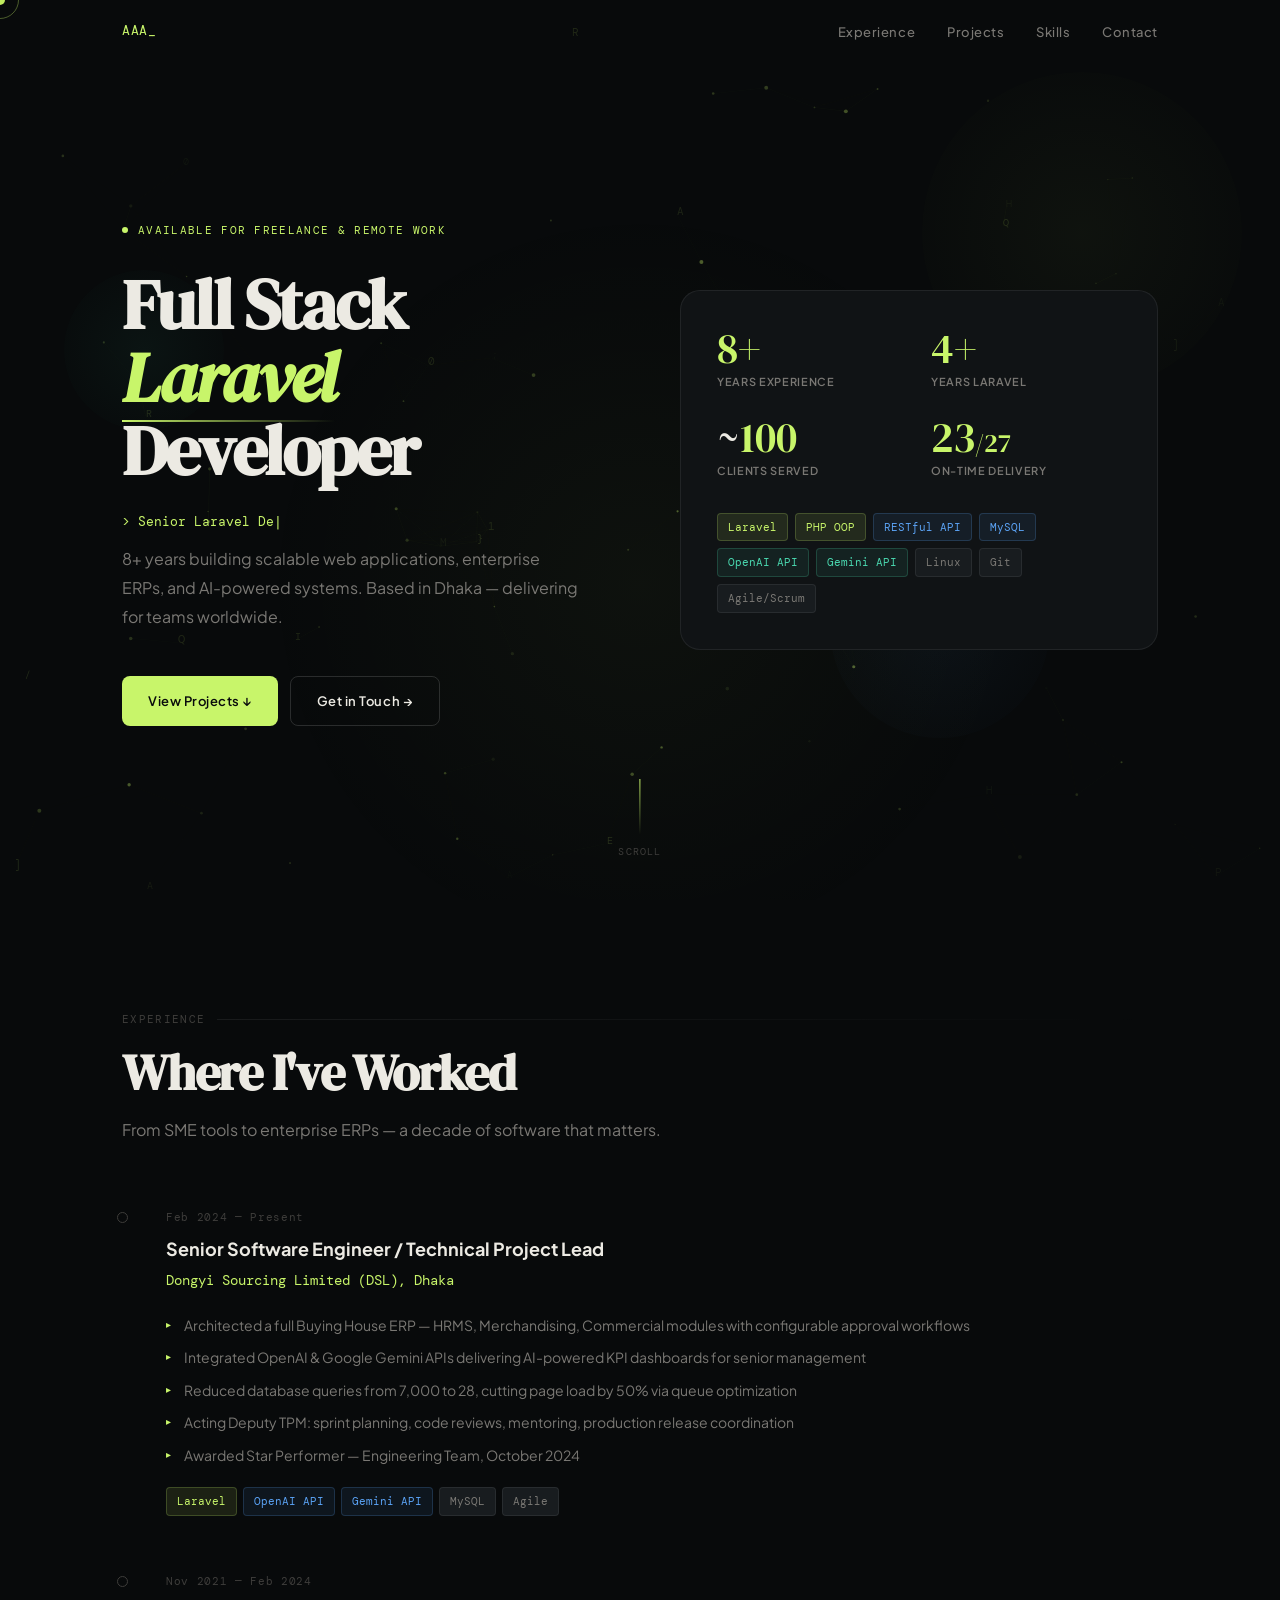
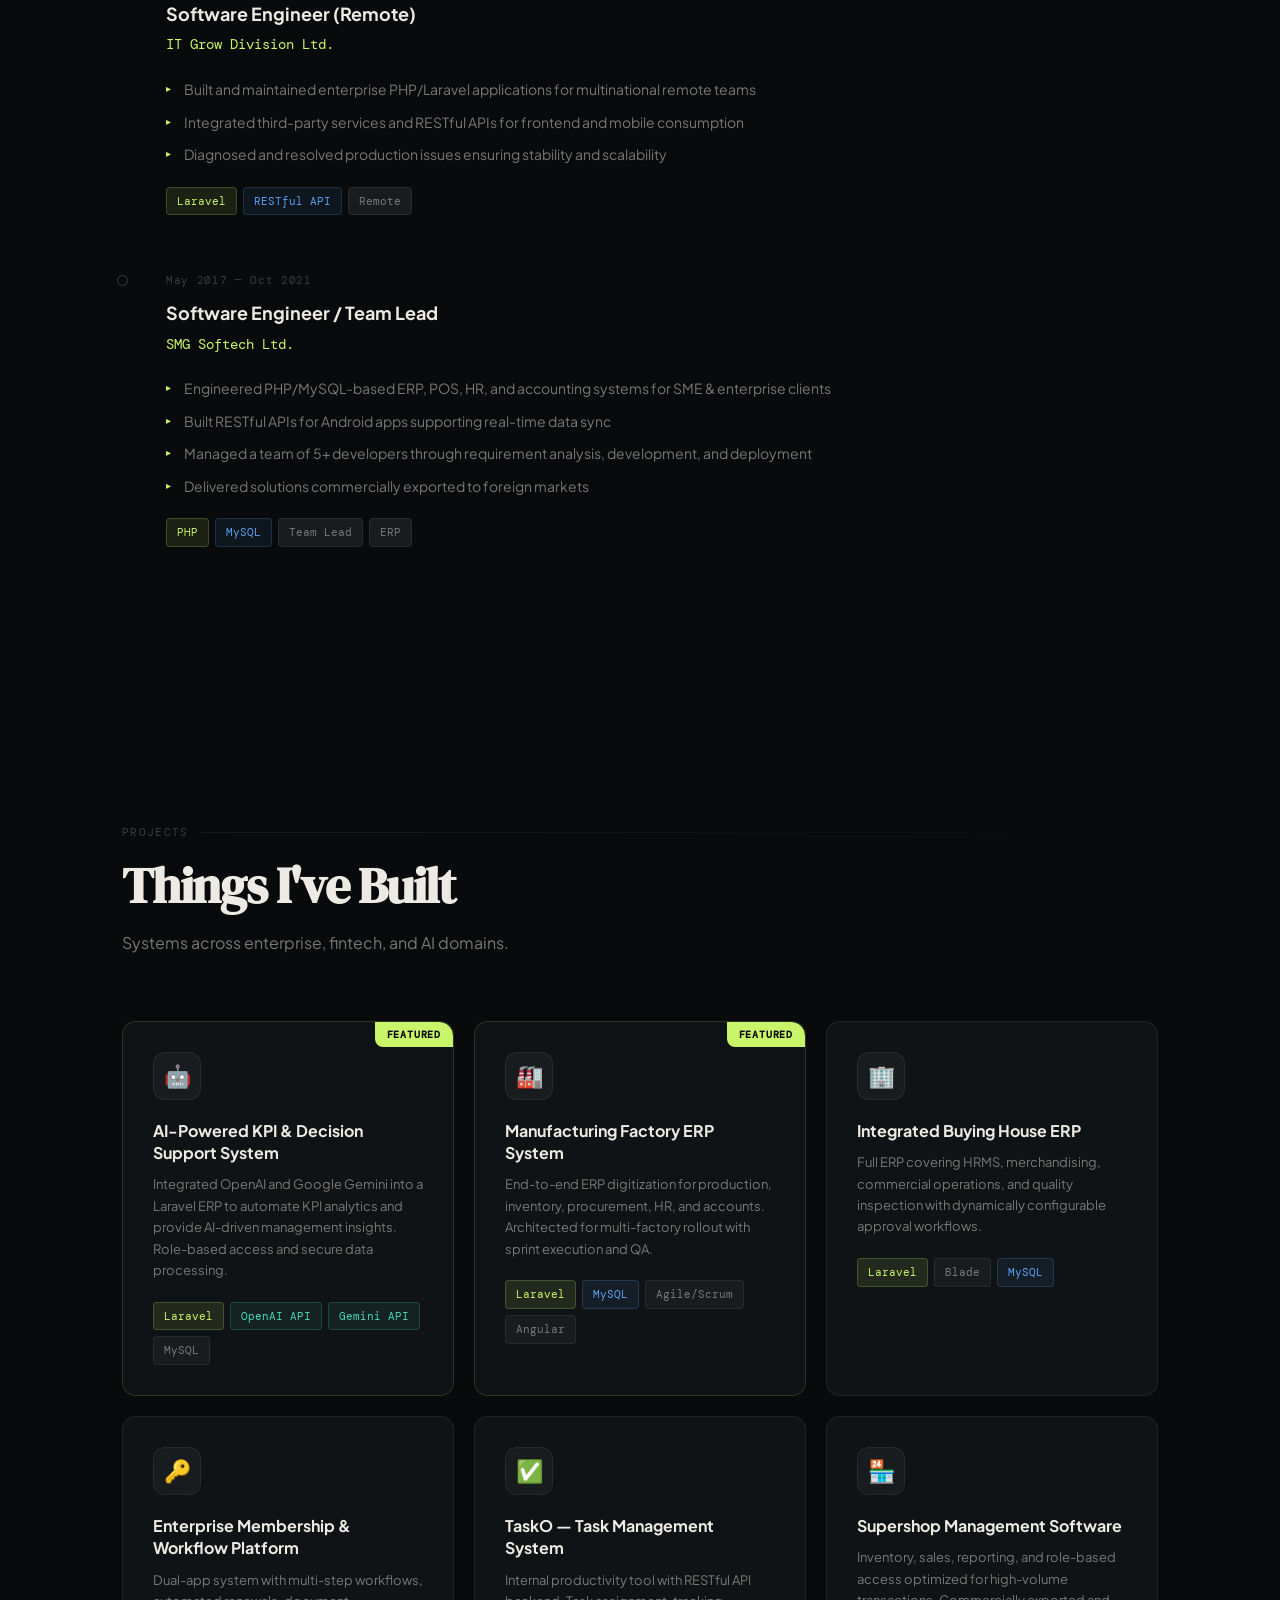
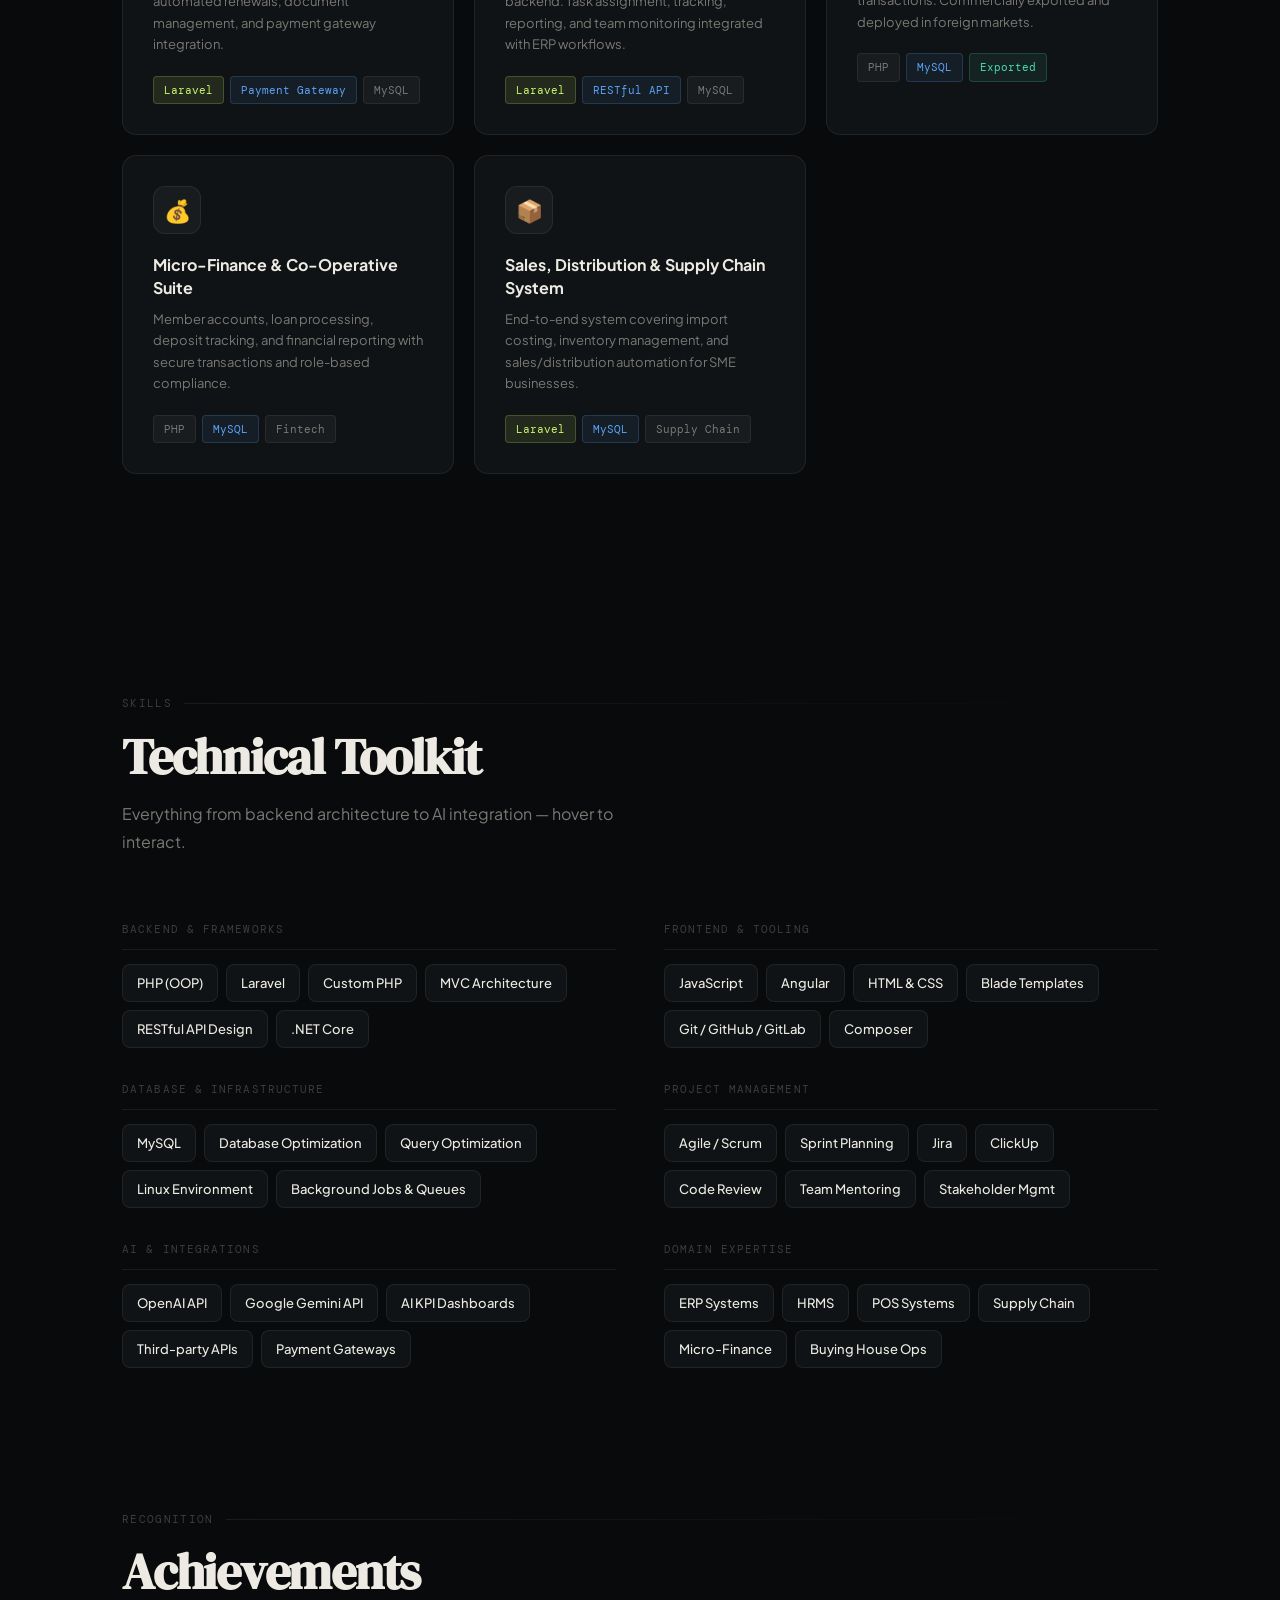
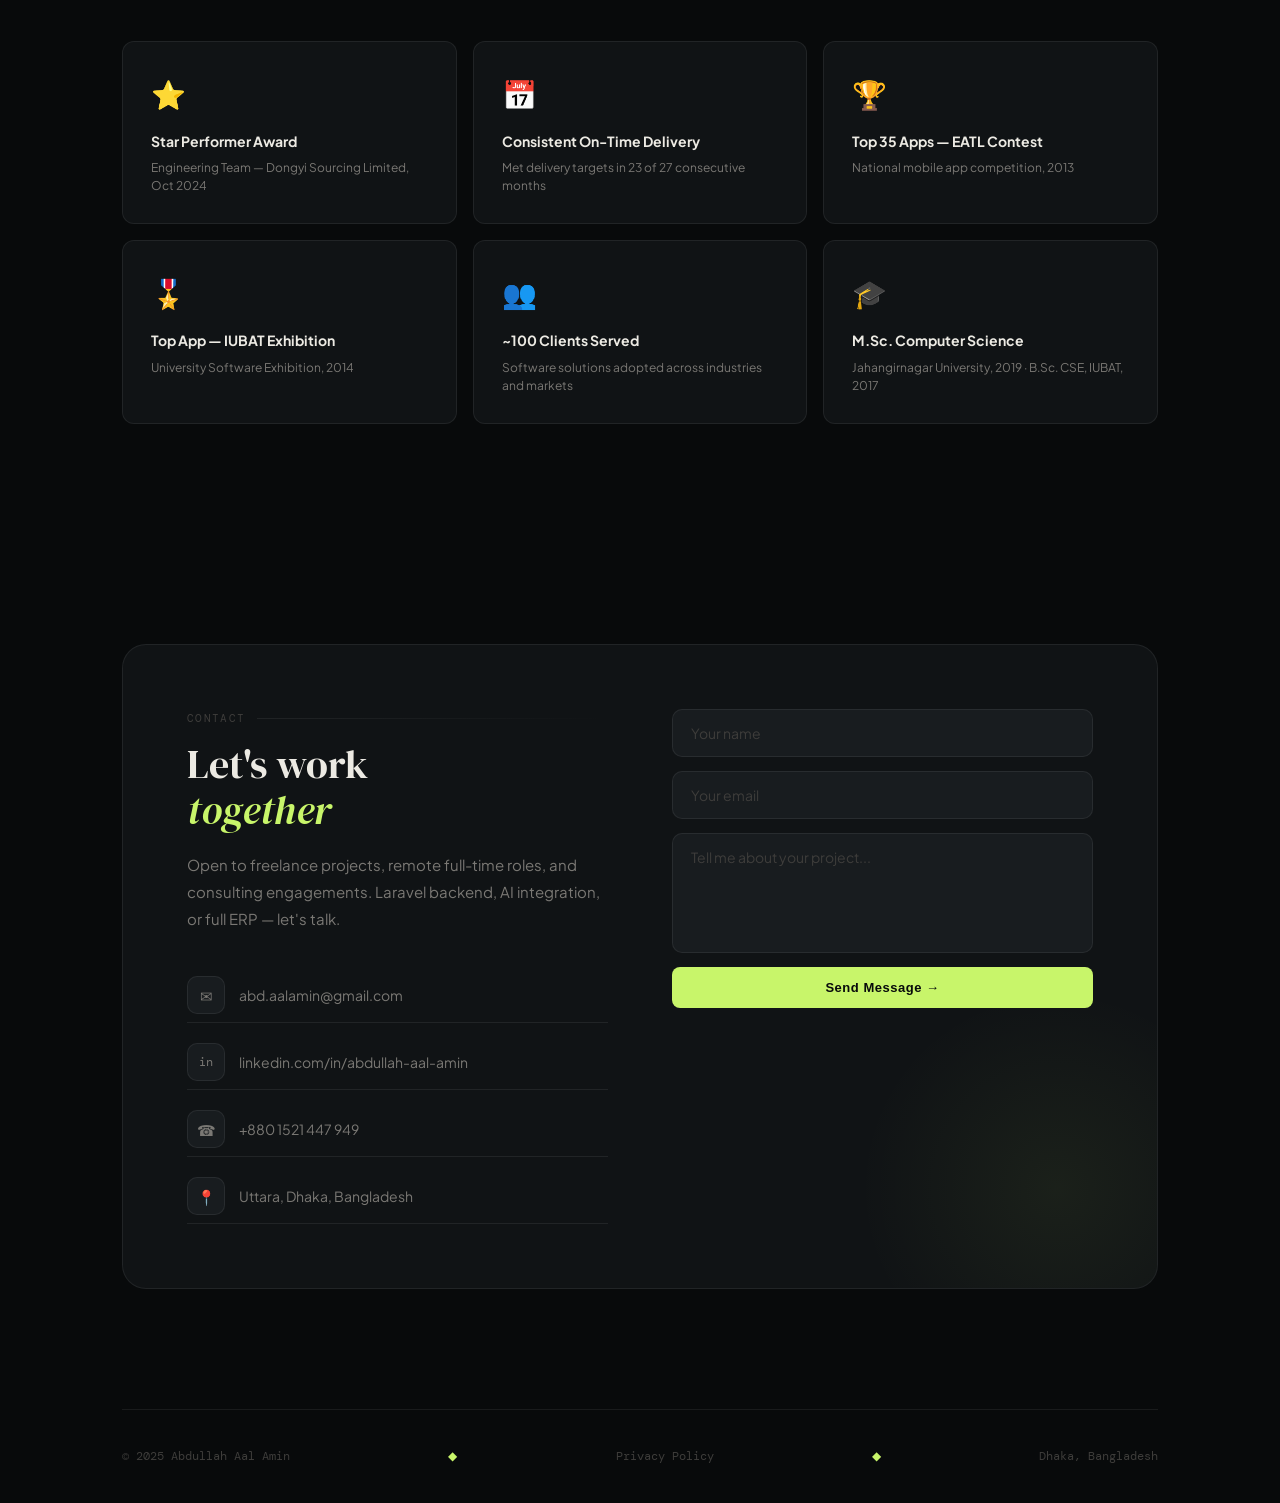
==== index.html @ 5ec310ba "first commit" ====
<!DOCTYPE html>
<html lang="en">
<head>
<meta charset="UTF-8">
<meta name="viewport" content="width=device-width, initial-scale=1.0">
<title>Abdullah Aal Amin — Full Stack Laravel Developer</title>
<link rel="preconnect" href="https://fonts.googleapis.com">
<link rel="preconnect" href="https://fonts.gstatic.com" crossorigin>
<link href="https://fonts.googleapis.com/css2?family=DM+Serif+Display:ital@0;1&family=DM+Mono:wght@400;500&family=Plus+Jakarta+Sans:wght@300;400;500;600;700&display=swap" rel="stylesheet">
<link rel="stylesheet" href="css/styles.css">
  <meta name="description" content="Abdullah Aal Amin - Full Stack Laravel Developer with 8+ years of experience building scalable web applications, enterprise ERPs, and AI-powered systems.">
  <meta name="keywords" content="Laravel Developer, PHP Developer, Full Stack Developer, ERP Systems, AI Integration, Web Development">
  <meta name="author" content="Abdullah Aal Amin">
</head>
<body>
<div id="cur"></div>
<div id="cur-r"></div>
<canvas id="bgc"></canvas>

<div class="wrap">

<nav id="nav">
  <div class="in">
    <a href="#hero" class="nlogo">AAA</a>
    <ul class="nlinks">
      <li><a href="#experience">Experience</a></li>
      <li><a href="#projects">Projects</a></li>
      <li><a href="#skills">Skills</a></li>
      <li><a href="#contact">Contact</a></li>
    </ul>
  </div>
</nav>

<section id="hero">
  <div class="h-glow"></div>
  <div class="orb" style="width:320px;height:320px;background:radial-gradient(circle,rgba(200,245,106,.04),transparent);top:8%;right:3%;--d:10s;--x1:25px;--y1:-18px;--x2:-18px;--y2:22px"></div>
  <div class="orb" style="width:220px;height:220px;background:radial-gradient(circle,rgba(91,163,245,.05),transparent);bottom:18%;right:18%;--d:13s;--x1:-22px;--y1:14px;--x2:18px;--y2:-22px"></div>
  <div class="orb" style="width:160px;height:160px;background:radial-gradient(circle,rgba(74,217,176,.05),transparent);top:30%;left:5%;--d:8s;--x1:15px;--y1:20px;--x2:-20px;--y2:-10px"></div>
  <div class="container">
    <div class="h-grid">
      <div>
        <div class="eyebrow"><div class="edot"></div>Available for freelance &amp; remote work</div>
        <h1>Full Stack<br><em>Laravel</em><br>Developer</h1>
        <div class="tw-wrap"><span id="tw"></span><span style="color:var(--ac);animation:blink 1s step-end infinite">|</span></div>
        <p class="hero-desc">8+ years building scalable web applications, enterprise ERPs, and AI-powered systems. Based in Dhaka — delivering for teams worldwide.</p>
        <div class="hctas">
          <a href="#projects" class="btn btn-p">View Projects ↓</a>
          <a href="#contact" class="btn btn-g">Get in Touch →</a>
        </div>
      </div>
      <div>
        <div class="hcard" id="hcard">
          <div class="hcard-glow"></div>
          <div class="sgrid">
            <div><div class="snum"><span class="cn" data-t="8">0</span><span>+</span></div><div class="slbl">Years Experience</div></div>
            <div><div class="snum"><span class="cn" data-t="4">0</span><span>+</span></div><div class="slbl">Years Laravel</div></div>
            <div><div class="snum">~<span class="cn" data-t="100">0</span></div><div class="slbl">Clients Served</div></div>
            <div><div class="snum"><span class="cn" data-t="23">0</span><span style="color:var(--ac);font-size:26px">/27</span></div><div class="slbl">On-Time Delivery</div></div>
          </div>
          <div class="tbs">
            <span class="badge ac">Laravel</span><span class="badge ac">PHP OOP</span><span class="badge bl">RESTful API</span><span class="badge bl">MySQL</span><span class="badge tl">OpenAI API</span><span class="badge tl">Gemini API</span><span class="badge">Linux</span><span class="badge">Git</span><span class="badge">Agile/Scrum</span>
          </div>
        </div>
      </div>
    </div>
  </div>
  <div class="scroll-ind">
    <div class="scroll-line"></div>
    <div class="scroll-txt">Scroll</div>
  </div>
</section>

<section id="experience">
  <div class="container">
    <div class="slabel rv">Experience</div>
    <h2 class="rv">Where I've Worked</h2>
    <p class="sdesc rv">From SME tools to enterprise ERPs — a decade of software that matters.</p>
    <div class="tline">
      <div class="tline-bar" id="tlbar"></div>
      <div class="tlitem rv">
        <div class="tldot"></div>
        <div class="tldate">Feb 2024 — Present</div>
        <div class="tlrole">Senior Software Engineer / Technical Project Lead</div>
        <div class="tlco">Dongyi Sourcing Limited (DSL), Dhaka</div>
        <div class="tldesc"><ul>
          <li>Architected a full Buying House ERP — HRMS, Merchandising, Commercial modules with configurable approval workflows</li>
          <li>Integrated OpenAI &amp; Google Gemini APIs delivering AI-powered KPI dashboards for senior management</li>
          <li>Reduced database queries from 7,000 to 28, cutting page load by 50% via queue optimization</li>
          <li>Acting Deputy TPM: sprint planning, code reviews, mentoring, production release coordination</li>
          <li>Awarded Star Performer — Engineering Team, October 2024</li>
        </ul></div>
        <div class="tltags"><span class="badge ac">Laravel</span><span class="badge bl">OpenAI API</span><span class="badge bl">Gemini API</span><span class="badge">MySQL</span><span class="badge">Agile</span></div>
      </div>
      <div class="tlitem rv">
        <div class="tldot"></div>
        <div class="tldate">Nov 2021 — Feb 2024</div>
        <div class="tlrole">Software Engineer (Remote)</div>
        <div class="tlco">IT Grow Division Ltd.</div>
        <div class="tldesc"><ul>
          <li>Built and maintained enterprise PHP/Laravel applications for multinational remote teams</li>
          <li>Integrated third-party services and RESTful APIs for frontend and mobile consumption</li>
          <li>Diagnosed and resolved production issues ensuring stability and scalability</li>
        </ul></div>
        <div class="tltags"><span class="badge ac">Laravel</span><span class="badge bl">RESTful API</span><span class="badge">Remote</span></div>
      </div>
      <div class="tlitem rv">
        <div class="tldot"></div>
        <div class="tldate">May 2017 — Oct 2021</div>
        <div class="tlrole">Software Engineer / Team Lead</div>
        <div class="tlco">SMG Softech Ltd.</div>
        <div class="tldesc"><ul>
          <li>Engineered PHP/MySQL-based ERP, POS, HR, and accounting systems for SME &amp; enterprise clients</li>
          <li>Built RESTful APIs for Android apps supporting real-time data sync</li>
          <li>Managed a team of 5+ developers through requirement analysis, development, and deployment</li>
          <li>Delivered solutions commercially exported to foreign markets</li>
        </ul></div>
        <div class="tltags"><span class="badge ac">PHP</span><span class="badge bl">MySQL</span><span class="badge">Team Lead</span><span class="badge">ERP</span></div>
      </div>
    </div>
  </div>
</section>

<section id="projects">
  <div class="container">
    <div class="slabel rv">Projects</div>
    <h2 class="rv">Things I've Built</h2>
    <p class="sdesc rv">Systems across enterprise, fintech, and AI domains.</p>
    <div class="pgrid">
      <div class="pcard feat rv"><div class="flbl">Featured</div><div class="picon">🤖</div><div class="ptitle">AI-Powered KPI &amp; Decision Support System</div><div class="pdesc">Integrated OpenAI and Google Gemini into a Laravel ERP to automate KPI analytics and provide AI-driven management insights. Role-based access and secure data processing.</div><div class="ptags"><span class="badge ac">Laravel</span><span class="badge tl">OpenAI API</span><span class="badge tl">Gemini API</span><span class="badge">MySQL</span></div></div>
      <div class="pcard feat rv"><div class="flbl">Featured</div><div class="picon">🏭</div><div class="ptitle">Manufacturing Factory ERP System</div><div class="pdesc">End-to-end ERP digitization for production, inventory, procurement, HR, and accounts. Architected for multi-factory rollout with sprint execution and QA.</div><div class="ptags"><span class="badge ac">Laravel</span><span class="badge bl">MySQL</span><span class="badge">Agile/Scrum</span><span class="badge">Angular</span></div></div>
      <div class="pcard rv"><div class="picon">🏢</div><div class="ptitle">Integrated Buying House ERP</div><div class="pdesc">Full ERP covering HRMS, merchandising, commercial operations, and quality inspection with dynamically configurable approval workflows.</div><div class="ptags"><span class="badge ac">Laravel</span><span class="badge">Blade</span><span class="badge bl">MySQL</span></div></div>
      <div class="pcard rv"><div class="picon">🔑</div><div class="ptitle">Enterprise Membership &amp; Workflow Platform</div><div class="pdesc">Dual-app system with multi-step workflows, automated renewals, document management, and payment gateway integration.</div><div class="ptags"><span class="badge ac">Laravel</span><span class="badge bl">Payment Gateway</span><span class="badge">MySQL</span></div></div>
      <div class="pcard rv"><div class="picon">✅</div><div class="ptitle">TaskO — Task Management System</div><div class="pdesc">Internal productivity tool with RESTful API backend. Task assignment, tracking, reporting, and team monitoring integrated with ERP workflows.</div><div class="ptags"><span class="badge ac">Laravel</span><span class="badge bl">RESTful API</span><span class="badge">MySQL</span></div></div>
      <div class="pcard rv"><div class="picon">🏪</div><div class="ptitle">Supershop Management Software</div><div class="pdesc">Inventory, sales, reporting, and role-based access optimized for high-volume transactions. Commercially exported and deployed in foreign markets.</div><div class="ptags"><span class="badge">PHP</span><span class="badge bl">MySQL</span><span class="badge tl">Exported</span></div></div>
      <div class="pcard rv"><div class="picon">💰</div><div class="ptitle">Micro-Finance &amp; Co-Operative Suite</div><div class="pdesc">Member accounts, loan processing, deposit tracking, and financial reporting with secure transactions and role-based compliance.</div><div class="ptags"><span class="badge">PHP</span><span class="badge bl">MySQL</span><span class="badge">Fintech</span></div></div>
      <div class="pcard rv"><div class="picon">📦</div><div class="ptitle">Sales, Distribution &amp; Supply Chain System</div><div class="pdesc">End-to-end system covering import costing, inventory management, and sales/distribution automation for SME businesses.</div><div class="ptags"><span class="badge ac">Laravel</span><span class="badge bl">MySQL</span><span class="badge">Supply Chain</span></div></div>
    </div>
  </div>
</section>

<section id="skills">
  <div class="container">
    <div class="slabel rv">Skills</div>
    <h2 class="rv">Technical Toolkit</h2>
    <p class="sdesc rv">Everything from backend architecture to AI integration — hover to interact.</p>
    <div class="sklayout">
      <div>
        <div class="skgroup rv"><div class="sktitle">Backend &amp; Frameworks</div><div class="sklist"><span class="skchip"><span>PHP (OOP)</span></span><span class="skchip"><span>Laravel</span></span><span class="skchip"><span>Custom PHP</span></span><span class="skchip"><span>MVC Architecture</span></span><span class="skchip"><span>RESTful API Design</span></span><span class="skchip"><span>.NET Core</span></span></div></div>
        <div class="skgroup rv"><div class="sktitle">Database &amp; Infrastructure</div><div class="sklist"><span class="skchip"><span>MySQL</span></span><span class="skchip"><span>Database Optimization</span></span><span class="skchip"><span>Query Optimization</span></span><span class="skchip"><span>Linux Environment</span></span><span class="skchip"><span>Background Jobs &amp; Queues</span></span></div></div>
        <div class="skgroup rv"><div class="sktitle">AI &amp; Integrations</div><div class="sklist"><span class="skchip"><span>OpenAI API</span></span><span class="skchip"><span>Google Gemini API</span></span><span class="skchip"><span>AI KPI Dashboards</span></span><span class="skchip"><span>Third-party APIs</span></span><span class="skchip"><span>Payment Gateways</span></span></div></div>
      </div>
      <div>
        <div class="skgroup rv"><div class="sktitle">Frontend &amp; Tooling</div><div class="sklist"><span class="skchip"><span>JavaScript</span></span><span class="skchip"><span>Angular</span></span><span class="skchip"><span>HTML &amp; CSS</span></span><span class="skchip"><span>Blade Templates</span></span><span class="skchip"><span>Git / GitHub / GitLab</span></span><span class="skchip"><span>Composer</span></span></div></div>
        <div class="skgroup rv"><div class="sktitle">Project Management</div><div class="sklist"><span class="skchip"><span>Agile / Scrum</span></span><span class="skchip"><span>Sprint Planning</span></span><span class="skchip"><span>Jira</span></span><span class="skchip"><span>ClickUp</span></span><span class="skchip"><span>Code Review</span></span><span class="skchip"><span>Team Mentoring</span></span><span class="skchip"><span>Stakeholder Mgmt</span></span></div></div>
        <div class="skgroup rv"><div class="sktitle">Domain Expertise</div><div class="sklist"><span class="skchip"><span>ERP Systems</span></span><span class="skchip"><span>HRMS</span></span><span class="skchip"><span>POS Systems</span></span><span class="skchip"><span>Supply Chain</span></span><span class="skchip"><span>Micro-Finance</span></span><span class="skchip"><span>Buying House Ops</span></span></div></div>
      </div>
    </div>
  </div>
</section>

<section id="achievements" style="padding-top:0">
  <div class="container">
    <div class="slabel rv">Recognition</div>
    <h2 class="rv">Achievements</h2><br>
    <div class="agrid">
      <div class="acard rv"><div class="aicon">⭐</div><div class="atitle">Star Performer Award</div><div class="asub">Engineering Team — Dongyi Sourcing Limited, Oct 2024</div></div>
      <div class="acard rv"><div class="aicon">📅</div><div class="atitle">Consistent On-Time Delivery</div><div class="asub">Met delivery targets in 23 of 27 consecutive months</div></div>
      <div class="acard rv"><div class="aicon">🏆</div><div class="atitle">Top 35 Apps — EATL Contest</div><div class="asub">National mobile app competition, 2013</div></div>
      <div class="acard rv"><div class="aicon">🎖️</div><div class="atitle">Top App — IUBAT Exhibition</div><div class="asub">University Software Exhibition, 2014</div></div>
      <div class="acard rv"><div class="aicon">👥</div><div class="atitle">~100 Clients Served</div><div class="asub">Software solutions adopted across industries and markets</div></div>
      <div class="acard rv"><div class="aicon">🎓</div><div class="atitle">M.Sc. Computer Science</div><div class="asub">Jahangirnagar University, 2019 · B.Sc. CSE, IUBAT, 2017</div></div>
    </div>
  </div>
</section>

<section id="contact" style="padding-bottom:120px">
  <div class="container">
    <div class="cwrap rv">
      <div class="cblob"></div>
      <div>
        <div class="slabel" style="margin-bottom:14px">Contact</div>
        <div class="ctitle">Let's work<br><em style="font-style:italic;color:var(--ac)">together</em></div>
        <p class="cdesc">Open to freelance projects, remote full-time roles, and consulting engagements. Laravel backend, AI integration, or full ERP — let's talk.</p>
        <div class="clinks">
          <a href="mailto:abd.aalamin@gmail.com" class="clink"><div class="clico">✉</div>abd.aalamin@gmail.com</a>
          <a href="https://linkedin.com/in/abdullah-aal-amin" target="_blank" class="clink"><div class="clico" style="font-family:var(--fm);font-size:12px">in</div>linkedin.com/in/abdullah-aal-amin</a>
          <a href="tel:+8801521447949" class="clink"><div class="clico">☎</div>+880 1521 447 949</a>
          <span class="clink" style="cursor:default"><div class="clico">📍</div>Uttara, Dhaka, Bangladesh</span>
        </div>
      </div>
      <div>
        <form
              id="contact-form"
              action="https://formspree.io/f/xnjgkadk"
              method="POST">
              <input type="hidden" name="_subject" value="Portfolio Contact Form Submission">
              <div class="cform">
                <input type="text" name="name" placeholder="Your name" required>
                <input type="email" name="email" placeholder="Your email" required>
                <textarea name="message" rows="5" placeholder="Tell me about your project..." required></textarea>
                <button type="submit" class="btn btn-p" id="submit-btn" style="width:100%;justify-content:center">
                  <span id="btn-text">Send Message →</span>
                  <span id="btn-loading" style="display:none">Sending...</span>
                </button>
                <div id="form-status" style="display:none;"></div>
              </div>
            </form>
        </div>
      </div>
    </div>
  </div>
</section>

<div class="container">
  <footer>
    <span>© 2025 Abdullah Aal Amin</span>
    <span style="color:var(--ac)">◆</span>
    <a href="privacy-policy.html" style="color:var(--di); text-decoration:none; transition:color 0.2s;" onmouseover="this.style.color='var(--tx)'" onmouseout="this.style.color='var(--di)'">Privacy Policy</a>
    <span style="color:var(--ac)">◆</span>
    <span>Dhaka, Bangladesh</span>
  </footer>
</div>
</div>

<script src="js/script.js" defer></script>
</body>
</html>
---- css/styles.css ----
/* ============================================
   PORTFOLIO STYLES
   Author: Abdullah Aal Amin
   Description: Full Stack Laravel Developer Portfolio
   ============================================ */

/* ============================================
   CSS VARIABLES
   ============================================ */
:root {
  /* Background Colors */
  --bg: #080a0b;
  --sur: #101315;
  --sur2: #181c1f;
  
  /* Border Colors */
  --b: rgba(255, 255, 255, 0.07);
  --bh: rgba(255, 255, 255, 0.14);
  
  /* Text Colors */
  --tx: #eceae3;
  --mu: #7a7874;
  --di: #3e3d3b;
  
  /* Accent Colors */
  --ac: #c8f56a;
  --a10: rgba(200, 245, 106, 0.10);
  --a20: rgba(200, 245, 106, 0.20);
  
  /* Additional Colors */
  --bl: #5ba3f5;
  --tl: #4ad9b0;
  --pk: #f06292;
  --am: #f5c842;
  
  /* Fonts */
  --fd: 'DM Serif Display', serif;
  --fb: 'Plus Jakarta Sans', sans-serif;
  --fm: 'DM Mono', monospace;
}

/* ============================================
   RESET & BASE STYLES
   ============================================ */
*,
*::before,
*::after {
  box-sizing: border-box;
  margin: 0;
  padding: 0;
}

html {
  scroll-behavior: smooth;
}

body {
  background: var(--bg);
  color: var(--tx);
  font-family: var(--fb);
  font-size: 15px;
  line-height: 1.7;
  -webkit-font-smoothing: antialiased;
  overflow-x: hidden;
  cursor: none;
}

/* Custom Scrollbar */
::-webkit-scrollbar {
  width: 3px;
}

::-webkit-scrollbar-thumb {
  background: rgba(200, 245, 106, 0.3);
  border-radius: 2px;
}

/* ============================================
   CUSTOM CURSOR
   ============================================ */
#cur {
  position: fixed;
  width: 10px;
  height: 10px;
  background: var(--ac);
  border-radius: 50%;
  pointer-events: none;
  z-index: 9999;
  transform: translate(-50%, -50%);
  mix-blend-mode: difference;
  transition: width 0.2s, height 0.2s;
}

#cur-r {
  position: fixed;
  width: 38px;
  height: 38px;
  border: 1px solid rgba(200, 245, 106, 0.35);
  border-radius: 50%;
  pointer-events: none;
  z-index: 9998;
  transform: translate(-50%, -50%);
  transition: width 0.3s, height 0.3s, opacity 0.3s;
}

a:hover ~ #cur,
button:hover ~ #cur {
  width: 22px;
  height: 22px;
}

/* ============================================
   CANVAS BACKGROUND
   ============================================ */
#bgc {
  position: fixed;
  inset: 0;
  z-index: 0;
  pointer-events: none;
}

/* ============================================
   LAYOUT
   ============================================ */
.wrap {
  position: relative;
  z-index: 2;
}

.container {
  max-width: 1100px;
  margin: 0 auto;
  padding: 0 32px;
}

/* ============================================
   NAVIGATION
   ============================================ */
nav {
  position: fixed;
  top: 0;
  left: 0;
  right: 0;
  z-index: 200;
  padding: 18px 0;
  transition: all 0.4s;
}

nav.sc {
  background: rgba(8, 10, 11, 0.82);
  backdrop-filter: blur(24px);
  border-bottom: 1px solid var(--b);
}

nav .in {
  max-width: 1100px;
  margin: 0 auto;
  padding: 0 32px;
  display: flex;
  align-items: center;
  justify-content: space-between;
}

.nlogo {
  font-family: var(--fm);
  font-size: 13px;
  color: var(--ac);
  text-decoration: none;
  letter-spacing: 0.05em;
}

.nlogo::after {
  content: '_';
  animation: blink 1.1s step-end infinite;
}

.nlinks {
  display: flex;
  gap: 32px;
  list-style: none;
}

.nlinks a {
  color: var(--mu);
  text-decoration: none;
  font-size: 13px;
  font-weight: 500;
  letter-spacing: 0.04em;
  transition: color 0.2s;
  position: relative;
}

.nlinks a::after {
  content: '';
  position: absolute;
  bottom: -2px;
  left: 0;
  width: 0;
  height: 1px;
  background: var(--ac);
  transition: width 0.3s;
}

.nlinks a:hover {
  color: var(--tx);
}

.nlinks a:hover::after {
  width: 100%;
}

/* ============================================
   HERO SECTION
   ============================================ */
#hero {
  min-height: 100vh;
  display: flex;
  align-items: center;
  padding: 140px 0 100px;
  position: relative;
  overflow: hidden;
}

.h-glow {
  position: absolute;
  top: 15%;
  left: 50%;
  transform: translateX(-50%);
  width: 900px;
  height: 900px;
  background: radial-gradient(ellipse, rgba(200, 245, 106, 0.035) 0%, transparent 60%);
  pointer-events: none;
  animation: pglow 5s ease-in-out infinite;
}

.h-grid {
  display: grid;
  grid-template-columns: 1fr 1fr;
  gap: 80px;
  align-items: center;
}

.eyebrow {
  display: inline-flex;
  align-items: center;
  gap: 10px;
  font-family: var(--fm);
  font-size: 11px;
  color: var(--ac);
  letter-spacing: 0.12em;
  text-transform: uppercase;
  margin-bottom: 28px;
  opacity: 0;
  animation: sil 0.7s 0.2s ease forwards;
}

.edot {
  width: 6px;
  height: 6px;
  border-radius: 50%;
  background: var(--ac);
  animation: dp 2s ease-in-out infinite;
  flex-shrink: 0;
}

h1 {
  font-family: var(--fd);
  font-size: clamp(44px, 5.5vw, 72px);
  line-height: 1.04;
  letter-spacing: -0.025em;
  margin-bottom: 24px;
  opacity: 0;
  animation: sil 0.8s 0.35s ease forwards;
}

h1 em {
  font-style: italic;
  color: var(--ac);
  position: relative;
}

h1 em::after {
  content: '';
  position: absolute;
  bottom: 4px;
  left: 0;
  right: 0;
  height: 2px;
  background: linear-gradient(90deg, var(--ac), transparent);
  transform: scaleX(0);
  transform-origin: left;
  animation: udraw 1s 1.3s ease forwards;
}

.tw-wrap {
  font-family: var(--fm);
  font-size: 13px;
  color: var(--ac);
  min-height: 24px;
  margin-bottom: 10px;
  opacity: 0;
  animation: fi 0.5s 0.55s forwards;
}

.hero-desc {
  color: var(--mu);
  font-size: 16px;
  line-height: 1.8;
  margin-bottom: 44px;
  max-width: 460px;
  opacity: 0;
  animation: sil 0.7s 0.65s ease forwards;
}

.hctas {
  display: flex;
  gap: 12px;
  flex-wrap: wrap;
  opacity: 0;
  animation: sil 0.7s 0.8s ease forwards;
}

/* Buttons */
.btn {
  display: inline-flex;
  align-items: center;
  gap: 8px;
  padding: 13px 26px;
  border-radius: 8px;
  font-size: 13px;
  font-weight: 600;
  letter-spacing: 0.04em;
  text-decoration: none;
  cursor: none;
  border: none;
  transition: all 0.25s;
  white-space: nowrap;
}

.btn-p {
  background: var(--ac);
  color: #080a0b;
  position: relative;
  overflow: hidden;
}

.btn-p::before {
  content: '';
  position: absolute;
  inset: 0;
  background: linear-gradient(135deg, rgba(255, 255, 255, 0.2), transparent);
  opacity: 0;
  transition: opacity 0.3s;
}

.btn-p:hover::before {
  opacity: 1;
}

.btn-p:hover {
  transform: translateY(-2px);
  box-shadow: 0 14px 40px rgba(200, 245, 106, 0.3);
}

.btn-g {
  background: transparent;
  color: var(--tx);
  border: 1px solid var(--bh);
}

.btn-g:hover {
  border-color: var(--ac);
  color: var(--ac);
  box-shadow: 0 0 20px rgba(200, 245, 106, 0.1);
}

/* Hero Card */
.hcard {
  background: var(--sur);
  border: 1px solid var(--b);
  border-radius: 20px;
  padding: 36px;
  position: relative;
  overflow: hidden;
  opacity: 0;
  animation: sir 0.9s 0.5s ease forwards;
  transition: transform 0.15s ease-out;
}

.hcard-glow {
  position: absolute;
  inset: 0;
  background: radial-gradient(circle at var(--mx, 50%) var(--my, 40%), rgba(200, 245, 106, 0.09) 0%, transparent 55%);
  pointer-events: none;
  opacity: 0;
  transition: opacity 0.4s;
}

.hcard:hover .hcard-glow {
  opacity: 1;
}

.sgrid {
  display: grid;
  grid-template-columns: 1fr 1fr;
  gap: 24px;
  margin-bottom: 32px;
}

.snum {
  font-family: var(--fd);
  font-size: 42px;
  color: var(--tx);
  line-height: 1;
  margin-bottom: 4px;
}

.snum span {
  color: var(--ac);
}

.slbl {
  font-size: 11px;
  color: var(--mu);
  font-weight: 600;
  letter-spacing: 0.06em;
  text-transform: uppercase;
}

.tbs {
  display: flex;
  flex-wrap: wrap;
  gap: 7px;
}

.badge {
  font-family: var(--fm);
  font-size: 11px;
  padding: 4px 10px;
  border-radius: 4px;
  background: var(--sur2);
  color: var(--mu);
  border: 1px solid var(--b);
  transition: all 0.2s;
  cursor: none;
}

.badge:hover {
  border-color: var(--bh);
  color: var(--tx);
}

.badge.ac {
  color: var(--ac);
  border-color: var(--a20);
  background: var(--a10);
}

.badge.bl {
  color: var(--bl);
  border-color: rgba(91, 163, 245, 0.2);
  background: rgba(91, 163, 245, 0.08);
}

.badge.tl {
  color: var(--tl);
  border-color: rgba(74, 217, 176, 0.2);
  background: rgba(74, 217, 176, 0.08);
}

/* Scroll Indicator */
.scroll-ind {
  position: absolute;
  bottom: 40px;
  left: 50%;
  transform: translateX(-50%);
  display: flex;
  flex-direction: column;
  align-items: center;
  gap: 8px;
  opacity: 0;
  animation: fi 1s 1.6s forwards;
}

.scroll-line {
  width: 1px;
  height: 56px;
  background: linear-gradient(to bottom, var(--ac), transparent);
  transform-origin: top;
  animation: sdrop 2.2s ease-in-out infinite;
}

.scroll-txt {
  font-family: var(--fm);
  font-size: 10px;
  color: var(--di);
  letter-spacing: 0.12em;
  text-transform: uppercase;
}

/* ============================================
   SECTIONS
   ============================================ */
section {
  padding: 110px 0;
}

.slabel {
  display: flex;
  align-items: center;
  gap: 12px;
  font-family: var(--fm);
  font-size: 11px;
  color: var(--di);
  letter-spacing: 0.12em;
  text-transform: uppercase;
  margin-bottom: 16px;
}

.slabel::after {
  content: '';
  flex: 1;
  height: 1px;
  background: linear-gradient(90deg, var(--b), transparent);
}

h2 {
  font-family: var(--fd);
  font-size: clamp(30px, 4vw, 50px);
  line-height: 1.1;
  letter-spacing: -0.025em;
  margin-bottom: 16px;
}

.sdesc {
  color: var(--mu);
  font-size: 16px;
  max-width: 540px;
  margin-bottom: 64px;
  line-height: 1.75;
}

/* ============================================
   EXPERIENCE SECTION (TIMELINE)
   ============================================ */
.tline {
  position: relative;
}

.tline-bar {
  position: absolute;
  left: 0;
  top: 0;
  width: 1px;
  background: linear-gradient(to bottom, var(--ac), rgba(200, 245, 106, 0.1));
  height: 0;
  transition: height 1.2s ease;
}

.tlitem {
  padding: 0 0 56px 44px;
  position: relative;
}

.tldot {
  position: absolute;
  left: -5px;
  top: 4px;
  width: 11px;
  height: 11px;
  border-radius: 50%;
  background: var(--bg);
  border: 1.5px solid var(--di);
  transition: all 0.4s;
  z-index: 2;
}

.tlitem:hover .tldot {
  border-color: var(--ac);
  background: var(--ac);
  box-shadow: 0 0 18px rgba(200, 245, 106, 0.5);
}

.tldate {
  font-family: var(--fm);
  font-size: 11px;
  color: var(--di);
  letter-spacing: 0.06em;
  margin-bottom: 8px;
}

.tlrole {
  font-size: 18px;
  font-weight: 700;
  color: var(--tx);
  margin-bottom: 4px;
}

.tlco {
  font-size: 14px;
  color: var(--ac);
  margin-bottom: 16px;
  font-family: var(--fm);
}

.tldesc {
  color: var(--mu);
  font-size: 14px;
  line-height: 1.75;
}

.tldesc ul {
  list-style: none;
}

.tldesc li {
  padding: 4px 0 4px 18px;
  position: relative;
}

.tldesc li::before {
  content: '▸';
  position: absolute;
  left: 0;
  color: var(--ac);
  font-size: 10px;
  top: 7px;
}

.tltags {
  display: flex;
  flex-wrap: wrap;
  gap: 6px;
  margin-top: 16px;
}

/* ============================================
   PROJECTS SECTION
   ============================================ */
.pgrid {
  display: grid;
  grid-template-columns: repeat(auto-fill, minmax(330px, 1fr));
  gap: 20px;
}

.pcard {
  background: var(--sur);
  border: 1px solid var(--b);
  border-radius: 14px;
  padding: 30px;
  position: relative;
  overflow: hidden;
  cursor: none;
  transition: border-color 0.3s;
}

.pcard::before {
  content: '';
  position: absolute;
  inset: 0;
  background: radial-gradient(circle at var(--mx, 50%) var(--my, 50%), rgba(200, 245, 106, 0.07) 0%, transparent 55%);
  opacity: 0;
  transition: opacity 0.3s;
  pointer-events: none;
}

.pcard:hover::before {
  opacity: 1;
}

.pcard:hover {
  border-color: var(--bh);
}

.pcard.feat {
  border-color: rgba(200, 245, 106, 0.15);
}

.flbl {
  position: absolute;
  top: 0;
  right: 0;
  background: var(--ac);
  color: #080a0b;
  font-family: var(--fm);
  font-size: 10px;
  font-weight: 700;
  padding: 4px 12px;
  border-radius: 0 14px 0 8px;
  letter-spacing: 0.08em;
  text-transform: uppercase;
}

.picon {
  width: 48px;
  height: 48px;
  border-radius: 12px;
  display: flex;
  align-items: center;
  justify-content: center;
  font-size: 22px;
  margin-bottom: 20px;
  background: var(--sur2);
  border: 1px solid var(--b);
}

.ptitle {
  font-size: 16px;
  font-weight: 700;
  margin-bottom: 10px;
  line-height: 1.4;
}

.pdesc {
  font-size: 13px;
  color: var(--mu);
  line-height: 1.65;
  margin-bottom: 20px;
}

.ptags {
  display: flex;
  flex-wrap: wrap;
  gap: 6px;
}

/* ============================================
   SKILLS SECTION
   ============================================ */
.sklayout {
  display: grid;
  grid-template-columns: 1fr 1fr;
  gap: 48px;
}

.skgroup {
  margin-bottom: 32px;
}

.sktitle {
  font-family: var(--fm);
  font-size: 11px;
  color: var(--di);
  letter-spacing: 0.1em;
  text-transform: uppercase;
  margin-bottom: 14px;
  padding-bottom: 10px;
  border-bottom: 1px solid var(--b);
}

.sklist {
  display: flex;
  flex-wrap: wrap;
  gap: 8px;
}

.skchip {
  font-size: 13px;
  font-weight: 500;
  padding: 7px 14px;
  border-radius: 8px;
  background: var(--sur);
  border: 1px solid var(--b);
  color: var(--tx);
  transition: all 0.25s;
  cursor: none;
  position: relative;
  overflow: hidden;
}

.skchip::before {
  content: '';
  position: absolute;
  inset: 0;
  background: var(--ac);
  transform: translateY(101%);
  transition: transform 0.25s ease;
  z-index: 0;
}

.skchip span {
  position: relative;
  z-index: 1;
  transition: color 0.25s;
}

.skchip:hover::before {
  transform: translateY(0);
}

.skchip:hover span {
  color: #080a0b;
}

/* ============================================
   ACHIEVEMENTS SECTION
   ============================================ */
.agrid {
  display: grid;
  grid-template-columns: repeat(3, 1fr);
  gap: 16px;
}

.acard {
  background: var(--sur);
  border: 1px solid var(--b);
  border-radius: 12px;
  padding: 28px;
  transition: all 0.3s;
  cursor: none;
  position: relative;
  overflow: hidden;
}

.acard::after {
  content: '';
  position: absolute;
  bottom: 0;
  left: 0;
  right: 0;
  height: 2px;
  background: linear-gradient(90deg, var(--ac), transparent);
  transform: scaleX(0);
  transform-origin: left;
  transition: transform 0.4s;
}

.acard:hover {
  border-color: var(--bh);
  transform: translateY(-3px);
}

.acard:hover::after {
  transform: scaleX(1);
}

.aicon {
  font-size: 28px;
  margin-bottom: 12px;
}

.atitle {
  font-size: 14px;
  font-weight: 700;
  margin-bottom: 6px;
}

.asub {
  font-size: 12px;
  color: var(--mu);
  line-height: 1.5;
}

/* ============================================
   CONTACT SECTION
   ============================================ */
.cwrap {
  background: var(--sur);
  border: 1px solid var(--b);
  border-radius: 24px;
  padding: 64px;
  display: grid;
  grid-template-columns: 1fr 1fr;
  gap: 64px;
  position: relative;
  overflow: hidden;
}

.cblob {
  position: absolute;
  bottom: -100px;
  right: -100px;
  width: 400px;
  height: 400px;
  background: radial-gradient(circle, rgba(200, 245, 106, 0.06) 0%, transparent 70%);
  pointer-events: none;
  animation: pglow 6s ease-in-out infinite;
}

.ctitle {
  font-family: var(--fd);
  font-size: 40px;
  margin-bottom: 18px;
  line-height: 1.15;
}

.cdesc {
  color: var(--mu);
  font-size: 15px;
  line-height: 1.8;
  margin-bottom: 36px;
}

.clinks {
  display: flex;
  flex-direction: column;
  gap: 12px;
}

.clink {
  display: flex;
  align-items: center;
  gap: 14px;
  color: var(--mu);
  text-decoration: none;
  font-size: 14px;
  transition: all 0.25s;
  padding: 8px 0;
  border-bottom: 1px solid var(--b);
}

.clink:hover {
  color: var(--ac);
  border-bottom-color: var(--a20);
  padding-left: 6px;
}

.clico {
  width: 38px;
  height: 38px;
  border-radius: 10px;
  background: var(--sur2);
  border: 1px solid var(--b);
  display: flex;
  align-items: center;
  justify-content: center;
  font-size: 15px;
  flex-shrink: 0;
  transition: all 0.25s;
}

.clink:hover .clico {
  background: var(--a10);
  border-color: var(--a20);
}

.cform {
  display: flex;
  flex-direction: column;
  gap: 14px;
}

.cform input,
.cform textarea {
  width: 100%;
  padding: 14px 18px;
  background: var(--sur2);
  border: 1px solid var(--b);
  border-radius: 10px;
  color: var(--tx);
  font-family: var(--fb);
  font-size: 14px;
  outline: none;
  transition: border-color 0.25s, box-shadow 0.25s;
  resize: none;
}

.cform input:focus,
.cform textarea:focus {
  border-color: var(--ac);
  box-shadow: 0 0 0 3px rgba(200, 245, 106, 0.08);
}

.cform input::placeholder,
.cform textarea::placeholder {
  color: var(--di);
}

/* ============================================
   FOOTER
   ============================================ */
footer {
  padding: 36px 0;
  border-top: 1px solid var(--b);
  display: flex;
  align-items: center;
  justify-content: space-between;
  font-size: 12px;
  color: var(--di);
  font-family: var(--fm);
}

/* ============================================
   SCROLL REVEAL ANIMATION
   ============================================ */
.rv {
  opacity: 0;
  transform: translateY(30px);
  transition: opacity 0.7s ease, transform 0.7s ease;
}

.rv.on {
  opacity: 1;
  transform: none;
}

/* ============================================
   FLOATING ORBS
   ============================================ */
.orb {
  position: absolute;
  border-radius: 50%;
  pointer-events: none;
  animation: forb var(--d, 9s) ease-in-out infinite;
}

/* ============================================
   KEYFRAMES ANIMATIONS
   ============================================ */
@keyframes blink {
  50% {
    opacity: 0;
  }
}

@keyframes dp {
  0%, 100% {
    box-shadow: 0 0 0 0 rgba(200, 245, 106, 0.5);
  }
  50% {
    box-shadow: 0 0 0 7px rgba(200, 245, 106, 0);
  }
}

@keyframes pglow {
  0%, 100% {
    opacity: 0.7;
    transform: translateX(-50%) scale(1);
  }
  50% {
    opacity: 1;
    transform: translateX(-50%) scale(1.06);
  }
}

@keyframes udraw {
  to {
    transform: scaleX(1);
  }
}

@keyframes sil {
  from {
    opacity: 0;
    transform: translateX(-28px);
  }
  to {
    opacity: 1;
    transform: none;
  }
}

@keyframes sir {
  from {
    opacity: 0;
    transform: translateX(28px);
  }
  to {
    opacity: 1;
    transform: none;
  }
}

@keyframes fi {
  from {
    opacity: 0;
  }
  to {
    opacity: 1;
  }
}

@keyframes sdrop {
  0% {
    transform: scaleY(0);
    transform-origin: top;
  }
  50% {
    transform: scaleY(1);
    transform-origin: top;
  }
  51% {
    transform: scaleY(1);
    transform-origin: bottom;
  }
  100% {
    transform: scaleY(0);
    transform-origin: bottom;
  }
}

@keyframes forb {
  0%, 100% {
    transform: translate(0, 0);
  }
  33% {
    transform: translate(var(--x1, 20px), var(--y1, -20px));
  }
  66% {
    transform: translate(var(--x2, -15px), var(--y2, 15px));
  }
}

/* ============================================
   RESPONSIVE DESIGN
   ============================================ */
@media (max-width: 768px) {
  .h-grid,
  .sklayout,
  .cwrap {
    grid-template-columns: 1fr;
    gap: 48px;
  }

  .agrid {
    grid-template-columns: 1fr 1fr;
  }

  .nlinks {
    display: none;
  }

  .container {
    padding: 0 20px;
  }

  footer {
    flex-direction: column;
    gap: 8px;
    text-align: center;
  }

  #cur,
  #cur-r {
    display: none;
  }

  body {
    cursor: auto;
  }

  .btn,
  .badge,
  .skchip,
  .pcard,
  .acard,
  .clink {
    cursor: auto;
  }
}
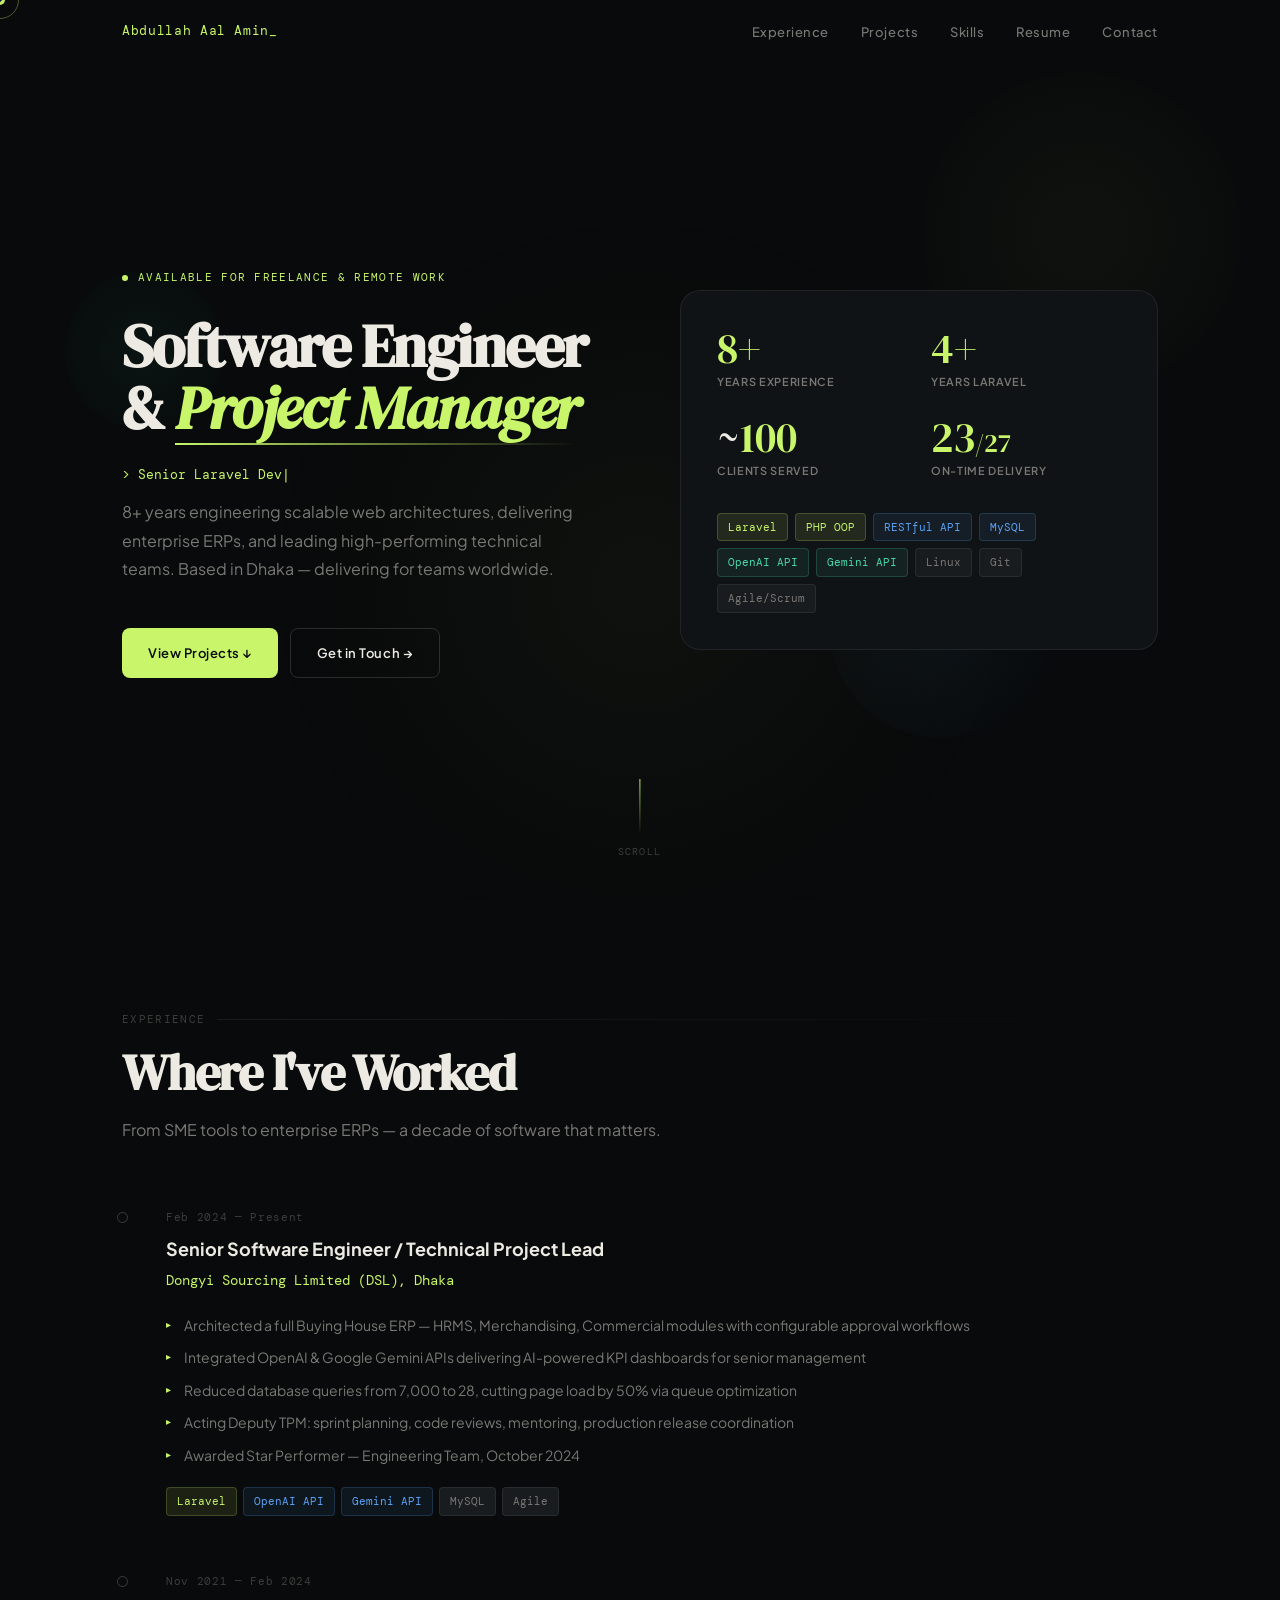
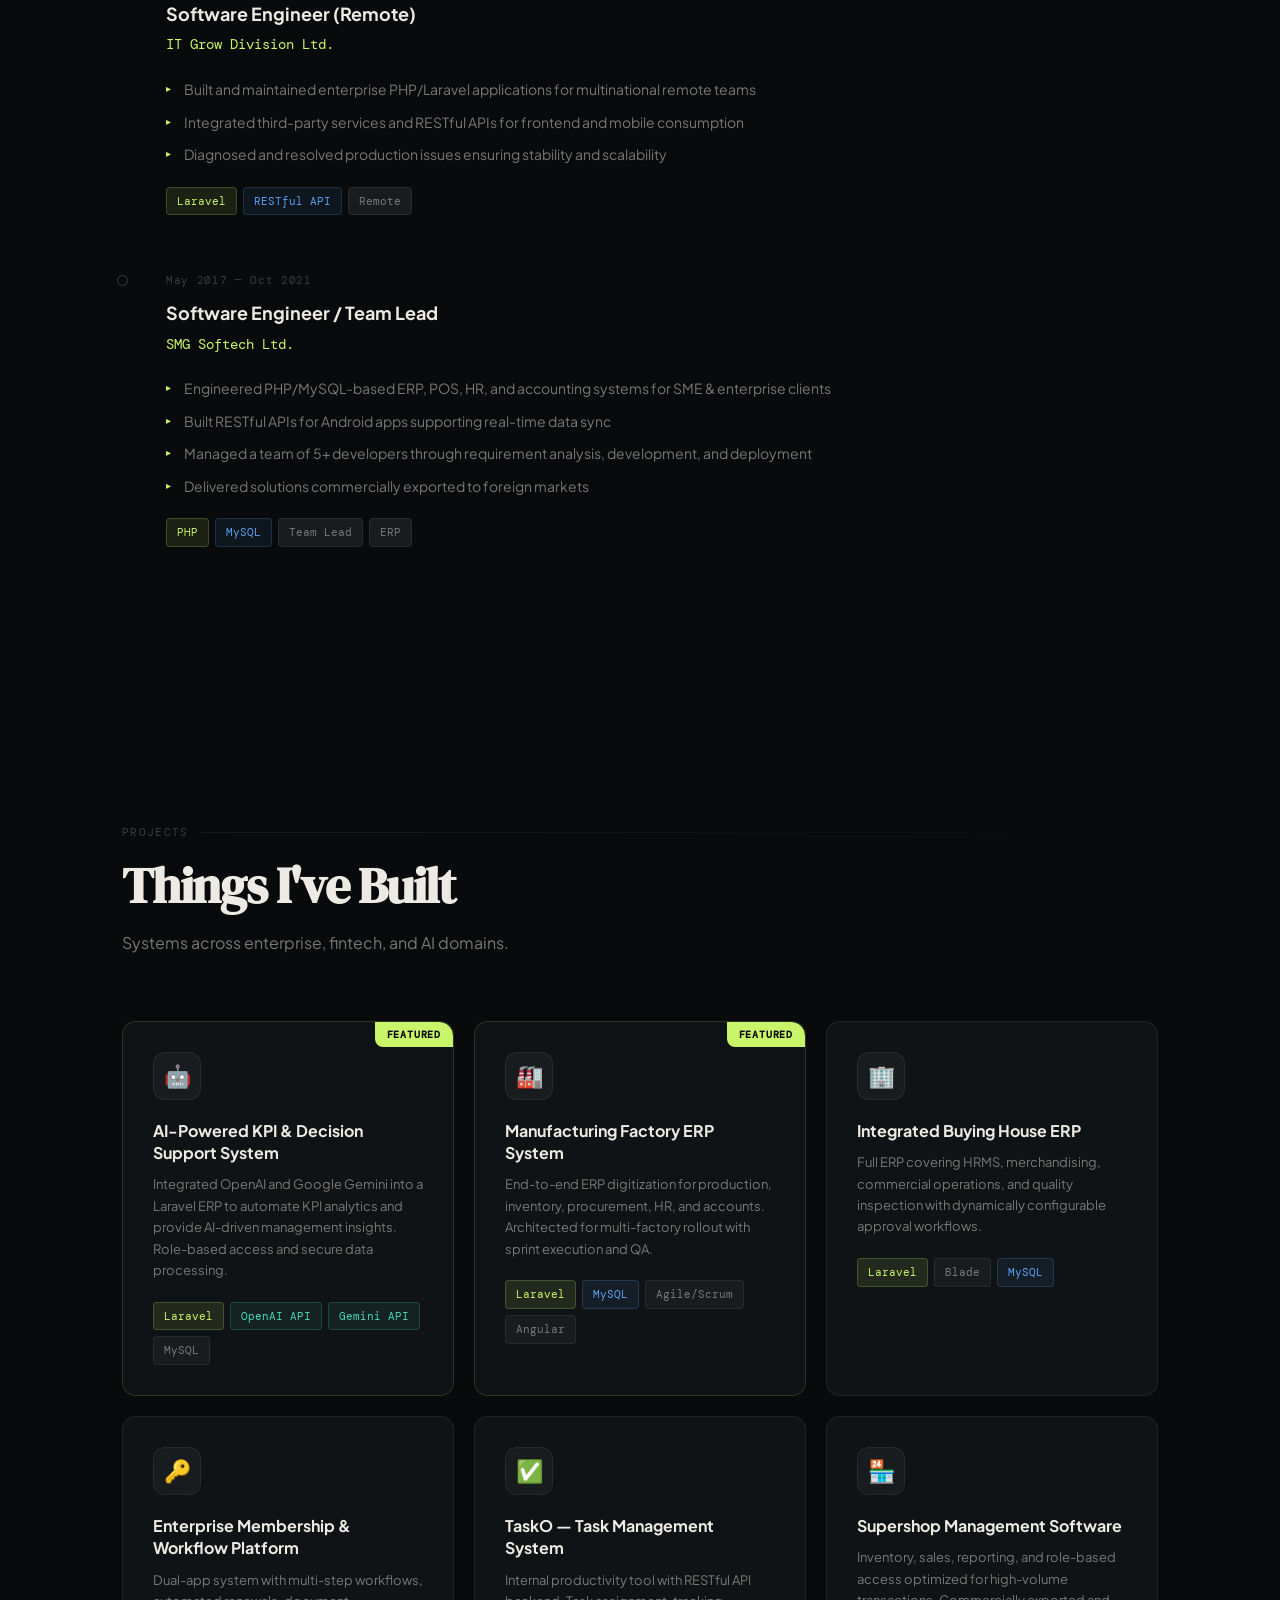
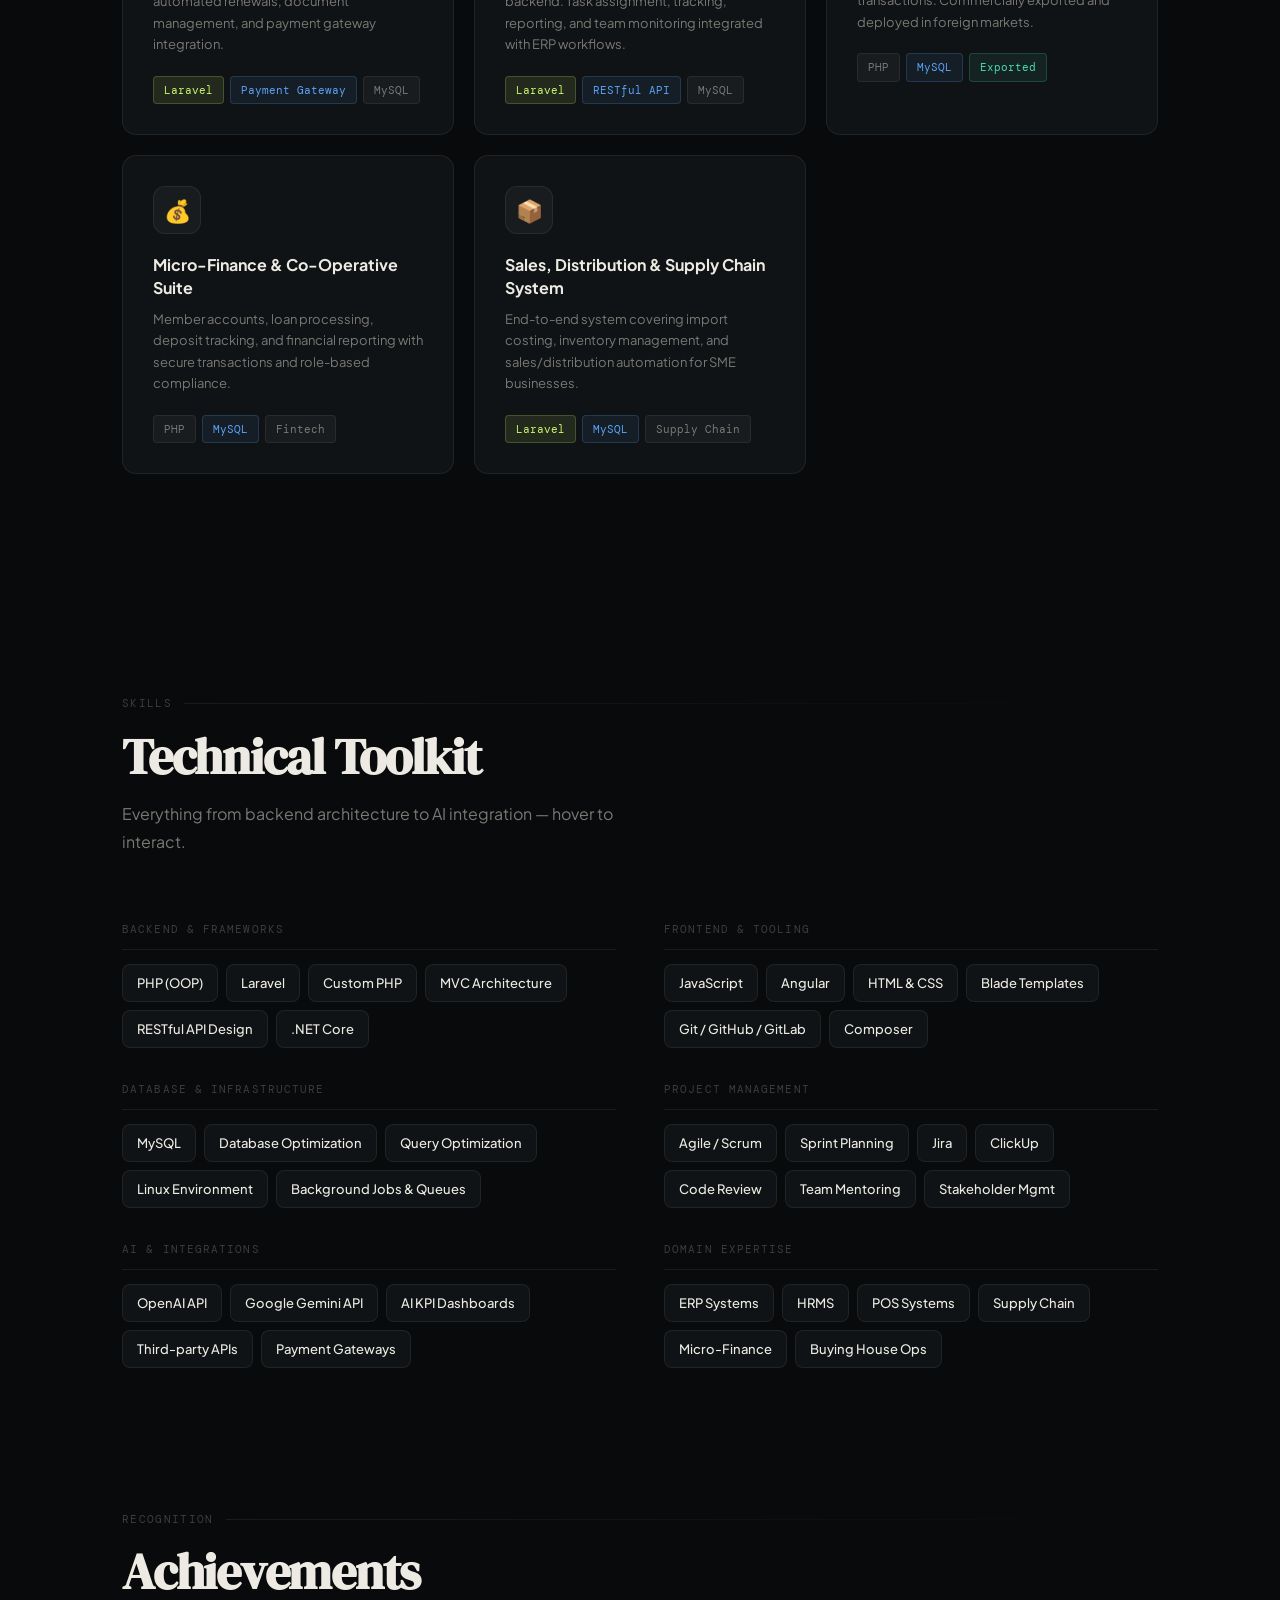
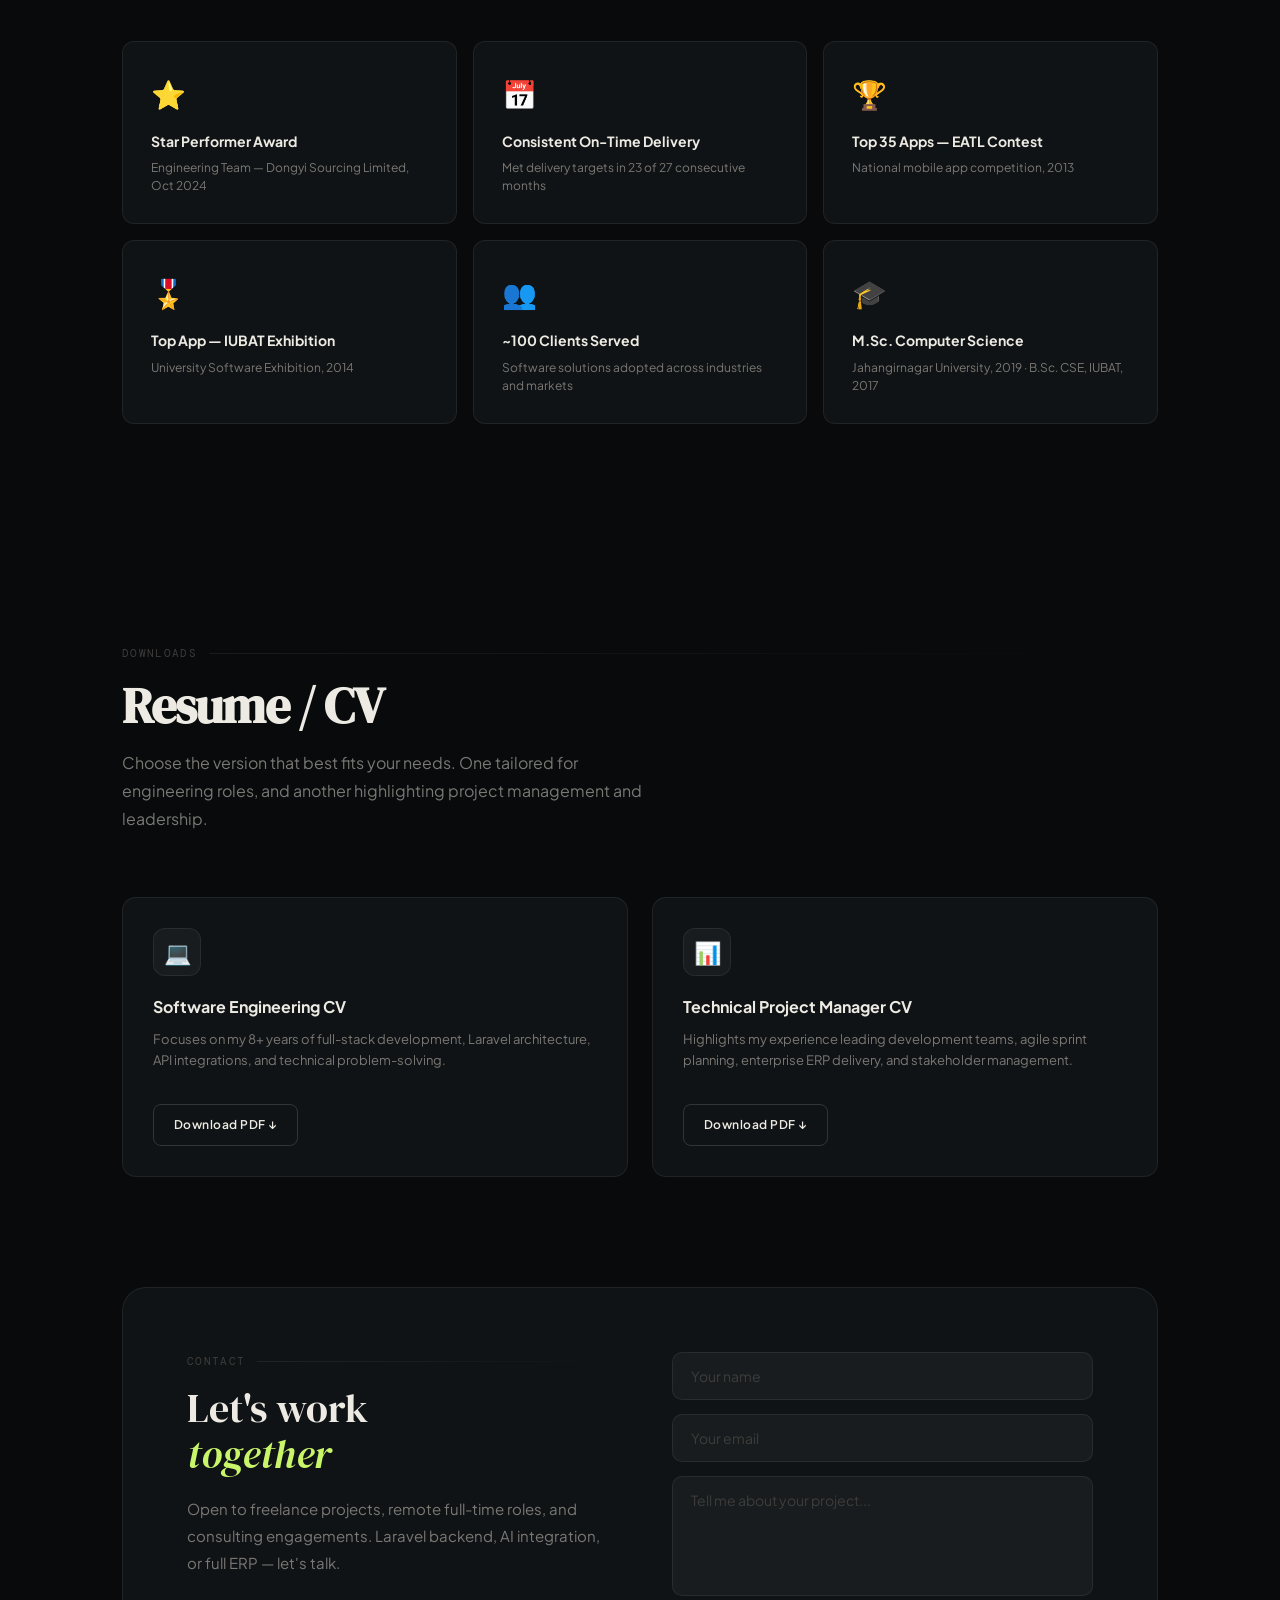
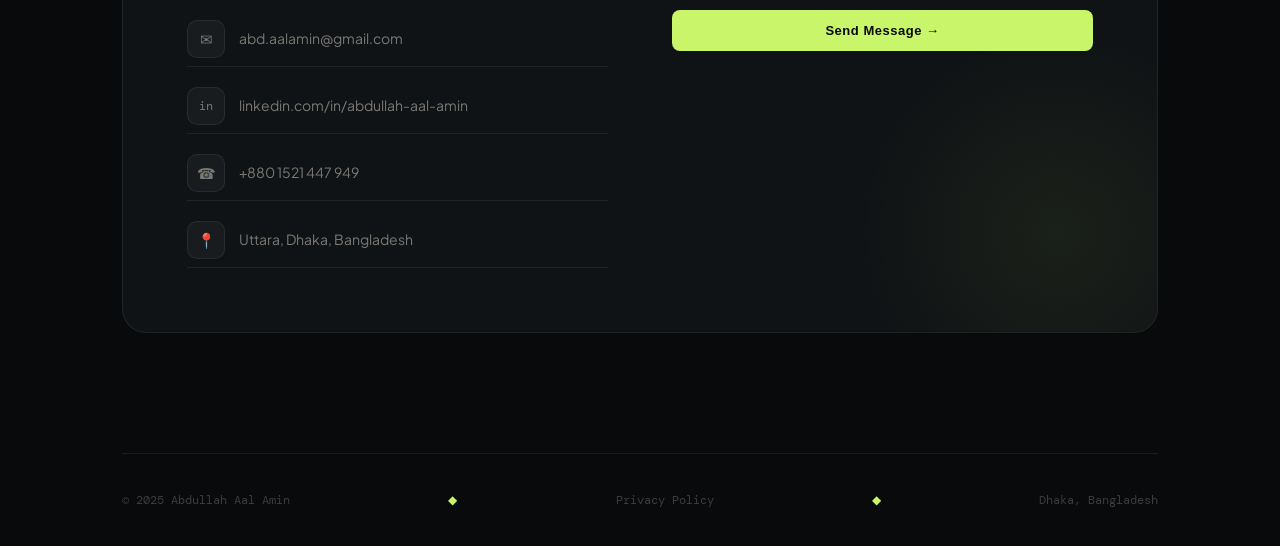
==== commit 8360767f: "updated contents" ====
--- a/index.html
+++ b/index.html
@@ -1,198 +1,397 @@
 <!DOCTYPE html>
 <html lang="en">
+
 <head>
-<meta charset="UTF-8">
-<meta name="viewport" content="width=device-width, initial-scale=1.0">
-<title>Abdullah Aal Amin — Full Stack Laravel Developer</title>
-<link rel="preconnect" href="https://fonts.googleapis.com">
-<link rel="preconnect" href="https://fonts.gstatic.com" crossorigin>
-<link href="https://fonts.googleapis.com/css2?family=DM+Serif+Display:ital@0;1&family=DM+Mono:wght@400;500&family=Plus+Jakarta+Sans:wght@300;400;500;600;700&display=swap" rel="stylesheet">
-<link rel="stylesheet" href="css/styles.css">
-  <meta name="description" content="Abdullah Aal Amin - Full Stack Laravel Developer with 8+ years of experience building scalable web applications, enterprise ERPs, and AI-powered systems.">
-  <meta name="keywords" content="Laravel Developer, PHP Developer, Full Stack Developer, ERP Systems, AI Integration, Web Development">
+  <meta charset="UTF-8">
+  <meta name="viewport" content="width=device-width, initial-scale=1.0">
+  <title>Abdullah Aal Amin — Software Engineer & Technical Project Manager</title>
+  <link rel="preconnect" href="https://fonts.googleapis.com">
+  <link rel="preconnect" href="https://fonts.gstatic.com" crossorigin>
+  <link
+    href="https://fonts.googleapis.com/css2?family=DM+Serif+Display:ital@0;1&family=DM+Mono:wght@400;500&family=Plus+Jakarta+Sans:wght@300;400;500;600;700&display=swap"
+    rel="stylesheet">
+  <link rel="stylesheet" href="css/styles.css">
+  <meta name="description"
+    content="Abdullah Aal Amin - Senior Software Engineer & Technical Project Manager with 8+ years of experience building scalable applications, enterprise ERPs, and leading technical teams.">
+  <meta name="keywords"
+    content="Software Engineer, Technical Project Manager, Full Stack Developer, ERP Systems, AI Integration, Team Lead">
   <meta name="author" content="Abdullah Aal Amin">
 </head>
+
 <body>
-<div id="cur"></div>
-<div id="cur-r"></div>
-<canvas id="bgc"></canvas>
-
-<div class="wrap">
-
-<nav id="nav">
-  <div class="in">
-    <a href="#hero" class="nlogo">AAA</a>
-    <ul class="nlinks">
-      <li><a href="#experience">Experience</a></li>
-      <li><a href="#projects">Projects</a></li>
-      <li><a href="#skills">Skills</a></li>
-      <li><a href="#contact">Contact</a></li>
-    </ul>
-  </div>
-</nav>
-
-<section id="hero">
-  <div class="h-glow"></div>
-  <div class="orb" style="width:320px;height:320px;background:radial-gradient(circle,rgba(200,245,106,.04),transparent);top:8%;right:3%;--d:10s;--x1:25px;--y1:-18px;--x2:-18px;--y2:22px"></div>
-  <div class="orb" style="width:220px;height:220px;background:radial-gradient(circle,rgba(91,163,245,.05),transparent);bottom:18%;right:18%;--d:13s;--x1:-22px;--y1:14px;--x2:18px;--y2:-22px"></div>
-  <div class="orb" style="width:160px;height:160px;background:radial-gradient(circle,rgba(74,217,176,.05),transparent);top:30%;left:5%;--d:8s;--x1:15px;--y1:20px;--x2:-20px;--y2:-10px"></div>
-  <div class="container">
-    <div class="h-grid">
-      <div>
-        <div class="eyebrow"><div class="edot"></div>Available for freelance &amp; remote work</div>
-        <h1>Full Stack<br><em>Laravel</em><br>Developer</h1>
-        <div class="tw-wrap"><span id="tw"></span><span style="color:var(--ac);animation:blink 1s step-end infinite">|</span></div>
-        <p class="hero-desc">8+ years building scalable web applications, enterprise ERPs, and AI-powered systems. Based in Dhaka — delivering for teams worldwide.</p>
-        <div class="hctas">
-          <a href="#projects" class="btn btn-p">View Projects ↓</a>
-          <a href="#contact" class="btn btn-g">Get in Touch →</a>
-        </div>
-      </div>
-      <div>
-        <div class="hcard" id="hcard">
-          <div class="hcard-glow"></div>
-          <div class="sgrid">
-            <div><div class="snum"><span class="cn" data-t="8">0</span><span>+</span></div><div class="slbl">Years Experience</div></div>
-            <div><div class="snum"><span class="cn" data-t="4">0</span><span>+</span></div><div class="slbl">Years Laravel</div></div>
-            <div><div class="snum">~<span class="cn" data-t="100">0</span></div><div class="slbl">Clients Served</div></div>
-            <div><div class="snum"><span class="cn" data-t="23">0</span><span style="color:var(--ac);font-size:26px">/27</span></div><div class="slbl">On-Time Delivery</div></div>
-          </div>
-          <div class="tbs">
-            <span class="badge ac">Laravel</span><span class="badge ac">PHP OOP</span><span class="badge bl">RESTful API</span><span class="badge bl">MySQL</span><span class="badge tl">OpenAI API</span><span class="badge tl">Gemini API</span><span class="badge">Linux</span><span class="badge">Git</span><span class="badge">Agile/Scrum</span>
-          </div>
-        </div>
-      </div>
-    </div>
-  </div>
-  <div class="scroll-ind">
-    <div class="scroll-line"></div>
-    <div class="scroll-txt">Scroll</div>
-  </div>
-</section>
-
-<section id="experience">
-  <div class="container">
-    <div class="slabel rv">Experience</div>
-    <h2 class="rv">Where I've Worked</h2>
-    <p class="sdesc rv">From SME tools to enterprise ERPs — a decade of software that matters.</p>
-    <div class="tline">
-      <div class="tline-bar" id="tlbar"></div>
-      <div class="tlitem rv">
-        <div class="tldot"></div>
-        <div class="tldate">Feb 2024 — Present</div>
-        <div class="tlrole">Senior Software Engineer / Technical Project Lead</div>
-        <div class="tlco">Dongyi Sourcing Limited (DSL), Dhaka</div>
-        <div class="tldesc"><ul>
-          <li>Architected a full Buying House ERP — HRMS, Merchandising, Commercial modules with configurable approval workflows</li>
-          <li>Integrated OpenAI &amp; Google Gemini APIs delivering AI-powered KPI dashboards for senior management</li>
-          <li>Reduced database queries from 7,000 to 28, cutting page load by 50% via queue optimization</li>
-          <li>Acting Deputy TPM: sprint planning, code reviews, mentoring, production release coordination</li>
-          <li>Awarded Star Performer — Engineering Team, October 2024</li>
-        </ul></div>
-        <div class="tltags"><span class="badge ac">Laravel</span><span class="badge bl">OpenAI API</span><span class="badge bl">Gemini API</span><span class="badge">MySQL</span><span class="badge">Agile</span></div>
-      </div>
-      <div class="tlitem rv">
-        <div class="tldot"></div>
-        <div class="tldate">Nov 2021 — Feb 2024</div>
-        <div class="tlrole">Software Engineer (Remote)</div>
-        <div class="tlco">IT Grow Division Ltd.</div>
-        <div class="tldesc"><ul>
-          <li>Built and maintained enterprise PHP/Laravel applications for multinational remote teams</li>
-          <li>Integrated third-party services and RESTful APIs for frontend and mobile consumption</li>
-          <li>Diagnosed and resolved production issues ensuring stability and scalability</li>
-        </ul></div>
-        <div class="tltags"><span class="badge ac">Laravel</span><span class="badge bl">RESTful API</span><span class="badge">Remote</span></div>
-      </div>
-      <div class="tlitem rv">
-        <div class="tldot"></div>
-        <div class="tldate">May 2017 — Oct 2021</div>
-        <div class="tlrole">Software Engineer / Team Lead</div>
-        <div class="tlco">SMG Softech Ltd.</div>
-        <div class="tldesc"><ul>
-          <li>Engineered PHP/MySQL-based ERP, POS, HR, and accounting systems for SME &amp; enterprise clients</li>
-          <li>Built RESTful APIs for Android apps supporting real-time data sync</li>
-          <li>Managed a team of 5+ developers through requirement analysis, development, and deployment</li>
-          <li>Delivered solutions commercially exported to foreign markets</li>
-        </ul></div>
-        <div class="tltags"><span class="badge ac">PHP</span><span class="badge bl">MySQL</span><span class="badge">Team Lead</span><span class="badge">ERP</span></div>
-      </div>
-    </div>
-  </div>
-</section>
-
-<section id="projects">
-  <div class="container">
-    <div class="slabel rv">Projects</div>
-    <h2 class="rv">Things I've Built</h2>
-    <p class="sdesc rv">Systems across enterprise, fintech, and AI domains.</p>
-    <div class="pgrid">
-      <div class="pcard feat rv"><div class="flbl">Featured</div><div class="picon">🤖</div><div class="ptitle">AI-Powered KPI &amp; Decision Support System</div><div class="pdesc">Integrated OpenAI and Google Gemini into a Laravel ERP to automate KPI analytics and provide AI-driven management insights. Role-based access and secure data processing.</div><div class="ptags"><span class="badge ac">Laravel</span><span class="badge tl">OpenAI API</span><span class="badge tl">Gemini API</span><span class="badge">MySQL</span></div></div>
-      <div class="pcard feat rv"><div class="flbl">Featured</div><div class="picon">🏭</div><div class="ptitle">Manufacturing Factory ERP System</div><div class="pdesc">End-to-end ERP digitization for production, inventory, procurement, HR, and accounts. Architected for multi-factory rollout with sprint execution and QA.</div><div class="ptags"><span class="badge ac">Laravel</span><span class="badge bl">MySQL</span><span class="badge">Agile/Scrum</span><span class="badge">Angular</span></div></div>
-      <div class="pcard rv"><div class="picon">🏢</div><div class="ptitle">Integrated Buying House ERP</div><div class="pdesc">Full ERP covering HRMS, merchandising, commercial operations, and quality inspection with dynamically configurable approval workflows.</div><div class="ptags"><span class="badge ac">Laravel</span><span class="badge">Blade</span><span class="badge bl">MySQL</span></div></div>
-      <div class="pcard rv"><div class="picon">🔑</div><div class="ptitle">Enterprise Membership &amp; Workflow Platform</div><div class="pdesc">Dual-app system with multi-step workflows, automated renewals, document management, and payment gateway integration.</div><div class="ptags"><span class="badge ac">Laravel</span><span class="badge bl">Payment Gateway</span><span class="badge">MySQL</span></div></div>
-      <div class="pcard rv"><div class="picon">✅</div><div class="ptitle">TaskO — Task Management System</div><div class="pdesc">Internal productivity tool with RESTful API backend. Task assignment, tracking, reporting, and team monitoring integrated with ERP workflows.</div><div class="ptags"><span class="badge ac">Laravel</span><span class="badge bl">RESTful API</span><span class="badge">MySQL</span></div></div>
-      <div class="pcard rv"><div class="picon">🏪</div><div class="ptitle">Supershop Management Software</div><div class="pdesc">Inventory, sales, reporting, and role-based access optimized for high-volume transactions. Commercially exported and deployed in foreign markets.</div><div class="ptags"><span class="badge">PHP</span><span class="badge bl">MySQL</span><span class="badge tl">Exported</span></div></div>
-      <div class="pcard rv"><div class="picon">💰</div><div class="ptitle">Micro-Finance &amp; Co-Operative Suite</div><div class="pdesc">Member accounts, loan processing, deposit tracking, and financial reporting with secure transactions and role-based compliance.</div><div class="ptags"><span class="badge">PHP</span><span class="badge bl">MySQL</span><span class="badge">Fintech</span></div></div>
-      <div class="pcard rv"><div class="picon">📦</div><div class="ptitle">Sales, Distribution &amp; Supply Chain System</div><div class="pdesc">End-to-end system covering import costing, inventory management, and sales/distribution automation for SME businesses.</div><div class="ptags"><span class="badge ac">Laravel</span><span class="badge bl">MySQL</span><span class="badge">Supply Chain</span></div></div>
-    </div>
-  </div>
-</section>
-
-<section id="skills">
-  <div class="container">
-    <div class="slabel rv">Skills</div>
-    <h2 class="rv">Technical Toolkit</h2>
-    <p class="sdesc rv">Everything from backend architecture to AI integration — hover to interact.</p>
-    <div class="sklayout">
-      <div>
-        <div class="skgroup rv"><div class="sktitle">Backend &amp; Frameworks</div><div class="sklist"><span class="skchip"><span>PHP (OOP)</span></span><span class="skchip"><span>Laravel</span></span><span class="skchip"><span>Custom PHP</span></span><span class="skchip"><span>MVC Architecture</span></span><span class="skchip"><span>RESTful API Design</span></span><span class="skchip"><span>.NET Core</span></span></div></div>
-        <div class="skgroup rv"><div class="sktitle">Database &amp; Infrastructure</div><div class="sklist"><span class="skchip"><span>MySQL</span></span><span class="skchip"><span>Database Optimization</span></span><span class="skchip"><span>Query Optimization</span></span><span class="skchip"><span>Linux Environment</span></span><span class="skchip"><span>Background Jobs &amp; Queues</span></span></div></div>
-        <div class="skgroup rv"><div class="sktitle">AI &amp; Integrations</div><div class="sklist"><span class="skchip"><span>OpenAI API</span></span><span class="skchip"><span>Google Gemini API</span></span><span class="skchip"><span>AI KPI Dashboards</span></span><span class="skchip"><span>Third-party APIs</span></span><span class="skchip"><span>Payment Gateways</span></span></div></div>
-      </div>
-      <div>
-        <div class="skgroup rv"><div class="sktitle">Frontend &amp; Tooling</div><div class="sklist"><span class="skchip"><span>JavaScript</span></span><span class="skchip"><span>Angular</span></span><span class="skchip"><span>HTML &amp; CSS</span></span><span class="skchip"><span>Blade Templates</span></span><span class="skchip"><span>Git / GitHub / GitLab</span></span><span class="skchip"><span>Composer</span></span></div></div>
-        <div class="skgroup rv"><div class="sktitle">Project Management</div><div class="sklist"><span class="skchip"><span>Agile / Scrum</span></span><span class="skchip"><span>Sprint Planning</span></span><span class="skchip"><span>Jira</span></span><span class="skchip"><span>ClickUp</span></span><span class="skchip"><span>Code Review</span></span><span class="skchip"><span>Team Mentoring</span></span><span class="skchip"><span>Stakeholder Mgmt</span></span></div></div>
-        <div class="skgroup rv"><div class="sktitle">Domain Expertise</div><div class="sklist"><span class="skchip"><span>ERP Systems</span></span><span class="skchip"><span>HRMS</span></span><span class="skchip"><span>POS Systems</span></span><span class="skchip"><span>Supply Chain</span></span><span class="skchip"><span>Micro-Finance</span></span><span class="skchip"><span>Buying House Ops</span></span></div></div>
-      </div>
-    </div>
-  </div>
-</section>
-
-<section id="achievements" style="padding-top:0">
-  <div class="container">
-    <div class="slabel rv">Recognition</div>
-    <h2 class="rv">Achievements</h2><br>
-    <div class="agrid">
-      <div class="acard rv"><div class="aicon">⭐</div><div class="atitle">Star Performer Award</div><div class="asub">Engineering Team — Dongyi Sourcing Limited, Oct 2024</div></div>
-      <div class="acard rv"><div class="aicon">📅</div><div class="atitle">Consistent On-Time Delivery</div><div class="asub">Met delivery targets in 23 of 27 consecutive months</div></div>
-      <div class="acard rv"><div class="aicon">🏆</div><div class="atitle">Top 35 Apps — EATL Contest</div><div class="asub">National mobile app competition, 2013</div></div>
-      <div class="acard rv"><div class="aicon">🎖️</div><div class="atitle">Top App — IUBAT Exhibition</div><div class="asub">University Software Exhibition, 2014</div></div>
-      <div class="acard rv"><div class="aicon">👥</div><div class="atitle">~100 Clients Served</div><div class="asub">Software solutions adopted across industries and markets</div></div>
-      <div class="acard rv"><div class="aicon">🎓</div><div class="atitle">M.Sc. Computer Science</div><div class="asub">Jahangirnagar University, 2019 · B.Sc. CSE, IUBAT, 2017</div></div>
-    </div>
-  </div>
-</section>
-
-<section id="contact" style="padding-bottom:120px">
-  <div class="container">
-    <div class="cwrap rv">
-      <div class="cblob"></div>
-      <div>
-        <div class="slabel" style="margin-bottom:14px">Contact</div>
-        <div class="ctitle">Let's work<br><em style="font-style:italic;color:var(--ac)">together</em></div>
-        <p class="cdesc">Open to freelance projects, remote full-time roles, and consulting engagements. Laravel backend, AI integration, or full ERP — let's talk.</p>
-        <div class="clinks">
-          <a href="mailto:abd.aalamin@gmail.com" class="clink"><div class="clico">✉</div>abd.aalamin@gmail.com</a>
-          <a href="https://linkedin.com/in/abdullah-aal-amin" target="_blank" class="clink"><div class="clico" style="font-family:var(--fm);font-size:12px">in</div>linkedin.com/in/abdullah-aal-amin</a>
-          <a href="tel:+8801521447949" class="clink"><div class="clico">☎</div>+880 1521 447 949</a>
-          <span class="clink" style="cursor:default"><div class="clico">📍</div>Uttara, Dhaka, Bangladesh</span>
-        </div>
-      </div>
-      <div>
-        <form
-              id="contact-form"
-              action="https://formspree.io/f/xnjgkadk"
-              method="POST">
+  <div id="cur"></div>
+  <div id="cur-r"></div>
+  <canvas id="bgc"></canvas>
+
+  <div class="wrap">
+
+    <nav id="nav">
+      <div class="in">
+        <a href="#hero" class="nlogo">Abdullah Aal Amin</a>
+        <ul class="nlinks">
+          <li><a href="#experience">Experience</a></li>
+          <li><a href="#projects">Projects</a></li>
+          <li><a href="#skills">Skills</a></li>
+          <li><a href="#resume">Resume</a></li>
+          <li><a href="#contact">Contact</a></li>
+        </ul>
+      </div>
+    </nav>
+
+    <section id="hero">
+      <div class="h-glow"></div>
+      <div class="orb"
+        style="width:320px;height:320px;background:radial-gradient(circle,rgba(200,245,106,.04),transparent);top:8%;right:3%;--d:10s;--x1:25px;--y1:-18px;--x2:-18px;--y2:22px">
+      </div>
+      <div class="orb"
+        style="width:220px;height:220px;background:radial-gradient(circle,rgba(91,163,245,.05),transparent);bottom:18%;right:18%;--d:13s;--x1:-22px;--y1:14px;--x2:18px;--y2:-22px">
+      </div>
+      <div class="orb"
+        style="width:160px;height:160px;background:radial-gradient(circle,rgba(74,217,176,.05),transparent);top:30%;left:5%;--d:8s;--x1:15px;--y1:20px;--x2:-20px;--y2:-10px">
+      </div>
+      <div class="container">
+        <div class="h-grid">
+          <div>
+            <div class="eyebrow">
+              <div class="edot"></div>Available for freelance &amp; remote work
+            </div>
+            <h1 style="font-size:clamp(40px,5vw,60px)">Software Engineer<br>&amp; <em>Project Manager</em></h1>
+            <div class="tw-wrap"><span id="tw"></span><span
+                style="color:var(--ac);animation:blink 1s step-end infinite">|</span></div>
+            <p class="hero-desc">8+ years engineering scalable web architectures, delivering enterprise ERPs, and
+              leading high-performing technical teams. Based in Dhaka — delivering for teams worldwide.</p>
+            <div class="hctas">
+              <a href="#projects" class="btn btn-p">View Projects ↓</a>
+              <a href="#contact" class="btn btn-g">Get in Touch →</a>
+            </div>
+          </div>
+          <div>
+            <div class="hcard" id="hcard">
+              <div class="hcard-glow"></div>
+              <div class="sgrid">
+                <div>
+                  <div class="snum"><span class="cn" data-t="8">0</span><span>+</span></div>
+                  <div class="slbl">Years Experience</div>
+                </div>
+                <div>
+                  <div class="snum"><span class="cn" data-t="4">0</span><span>+</span></div>
+                  <div class="slbl">Years Laravel</div>
+                </div>
+                <div>
+                  <div class="snum">~<span class="cn" data-t="100">0</span></div>
+                  <div class="slbl">Clients Served</div>
+                </div>
+                <div>
+                  <div class="snum"><span class="cn" data-t="23">0</span><span
+                      style="color:var(--ac);font-size:26px">/27</span></div>
+                  <div class="slbl">On-Time Delivery</div>
+                </div>
+              </div>
+              <div class="tbs">
+                <span class="badge ac">Laravel</span><span class="badge ac">PHP OOP</span><span class="badge bl">RESTful
+                  API</span><span class="badge bl">MySQL</span><span class="badge tl">OpenAI API</span><span
+                  class="badge tl">Gemini API</span><span class="badge">Linux</span><span class="badge">Git</span><span
+                  class="badge">Agile/Scrum</span>
+              </div>
+            </div>
+          </div>
+        </div>
+      </div>
+      <div class="scroll-ind">
+        <div class="scroll-line"></div>
+        <div class="scroll-txt">Scroll</div>
+      </div>
+    </section>
+
+    <section id="experience">
+      <div class="container">
+        <div class="slabel rv">Experience</div>
+        <h2 class="rv">Where I've Worked</h2>
+        <p class="sdesc rv">From SME tools to enterprise ERPs — a decade of software that matters.</p>
+        <div class="tline">
+          <div class="tline-bar" id="tlbar"></div>
+          <div class="tlitem rv">
+            <div class="tldot"></div>
+            <div class="tldate">Feb 2024 — Present</div>
+            <div class="tlrole">Senior Software Engineer / Technical Project Lead</div>
+            <div class="tlco">Dongyi Sourcing Limited (DSL), Dhaka</div>
+            <div class="tldesc">
+              <ul>
+                <li>Architected a full Buying House ERP — HRMS, Merchandising, Commercial modules with configurable
+                  approval workflows</li>
+                <li>Integrated OpenAI &amp; Google Gemini APIs delivering AI-powered KPI dashboards for senior
+                  management</li>
+                <li>Reduced database queries from 7,000 to 28, cutting page load by 50% via queue optimization</li>
+                <li>Acting Deputy TPM: sprint planning, code reviews, mentoring, production release coordination</li>
+                <li>Awarded Star Performer — Engineering Team, October 2024</li>
+              </ul>
+            </div>
+            <div class="tltags"><span class="badge ac">Laravel</span><span class="badge bl">OpenAI API</span><span
+                class="badge bl">Gemini API</span><span class="badge">MySQL</span><span class="badge">Agile</span></div>
+          </div>
+          <div class="tlitem rv">
+            <div class="tldot"></div>
+            <div class="tldate">Nov 2021 — Feb 2024</div>
+            <div class="tlrole">Software Engineer (Remote)</div>
+            <div class="tlco">IT Grow Division Ltd.</div>
+            <div class="tldesc">
+              <ul>
+                <li>Built and maintained enterprise PHP/Laravel applications for multinational remote teams</li>
+                <li>Integrated third-party services and RESTful APIs for frontend and mobile consumption</li>
+                <li>Diagnosed and resolved production issues ensuring stability and scalability</li>
+              </ul>
+            </div>
+            <div class="tltags"><span class="badge ac">Laravel</span><span class="badge bl">RESTful API</span><span
+                class="badge">Remote</span></div>
+          </div>
+          <div class="tlitem rv">
+            <div class="tldot"></div>
+            <div class="tldate">May 2017 — Oct 2021</div>
+            <div class="tlrole">Software Engineer / Team Lead</div>
+            <div class="tlco">SMG Softech Ltd.</div>
+            <div class="tldesc">
+              <ul>
+                <li>Engineered PHP/MySQL-based ERP, POS, HR, and accounting systems for SME &amp; enterprise clients
+                </li>
+                <li>Built RESTful APIs for Android apps supporting real-time data sync</li>
+                <li>Managed a team of 5+ developers through requirement analysis, development, and deployment</li>
+                <li>Delivered solutions commercially exported to foreign markets</li>
+              </ul>
+            </div>
+            <div class="tltags"><span class="badge ac">PHP</span><span class="badge bl">MySQL</span><span
+                class="badge">Team Lead</span><span class="badge">ERP</span></div>
+          </div>
+        </div>
+      </div>
+    </section>
+
+    <section id="projects">
+      <div class="container">
+        <div class="slabel rv">Projects</div>
+        <h2 class="rv">Things I've Built</h2>
+        <p class="sdesc rv">Systems across enterprise, fintech, and AI domains.</p>
+        <div class="pgrid">
+          <div class="pcard feat rv">
+            <div class="flbl">Featured</div>
+            <div class="picon">🤖</div>
+            <div class="ptitle">AI-Powered KPI &amp; Decision Support System</div>
+            <div class="pdesc">Integrated OpenAI and Google Gemini into a Laravel ERP to automate KPI analytics and
+              provide AI-driven management insights. Role-based access and secure data processing.</div>
+            <div class="ptags"><span class="badge ac">Laravel</span><span class="badge tl">OpenAI API</span><span
+                class="badge tl">Gemini API</span><span class="badge">MySQL</span></div>
+          </div>
+          <div class="pcard feat rv">
+            <div class="flbl">Featured</div>
+            <div class="picon">🏭</div>
+            <div class="ptitle">Manufacturing Factory ERP System</div>
+            <div class="pdesc">End-to-end ERP digitization for production, inventory, procurement, HR, and accounts.
+              Architected for multi-factory rollout with sprint execution and QA.</div>
+            <div class="ptags"><span class="badge ac">Laravel</span><span class="badge bl">MySQL</span><span
+                class="badge">Agile/Scrum</span><span class="badge">Angular</span></div>
+          </div>
+          <div class="pcard rv">
+            <div class="picon">🏢</div>
+            <div class="ptitle">Integrated Buying House ERP</div>
+            <div class="pdesc">Full ERP covering HRMS, merchandising, commercial operations, and quality inspection with
+              dynamically configurable approval workflows.</div>
+            <div class="ptags"><span class="badge ac">Laravel</span><span class="badge">Blade</span><span
+                class="badge bl">MySQL</span></div>
+          </div>
+          <div class="pcard rv">
+            <div class="picon">🔑</div>
+            <div class="ptitle">Enterprise Membership &amp; Workflow Platform</div>
+            <div class="pdesc">Dual-app system with multi-step workflows, automated renewals, document management, and
+              payment gateway integration.</div>
+            <div class="ptags"><span class="badge ac">Laravel</span><span class="badge bl">Payment Gateway</span><span
+                class="badge">MySQL</span></div>
+          </div>
+          <div class="pcard rv">
+            <div class="picon">✅</div>
+            <div class="ptitle">TaskO — Task Management System</div>
+            <div class="pdesc">Internal productivity tool with RESTful API backend. Task assignment, tracking,
+              reporting, and team monitoring integrated with ERP workflows.</div>
+            <div class="ptags"><span class="badge ac">Laravel</span><span class="badge bl">RESTful API</span><span
+                class="badge">MySQL</span></div>
+          </div>
+          <div class="pcard rv">
+            <div class="picon">🏪</div>
+            <div class="ptitle">Supershop Management Software</div>
+            <div class="pdesc">Inventory, sales, reporting, and role-based access optimized for high-volume
+              transactions. Commercially exported and deployed in foreign markets.</div>
+            <div class="ptags"><span class="badge">PHP</span><span class="badge bl">MySQL</span><span
+                class="badge tl">Exported</span></div>
+          </div>
+          <div class="pcard rv">
+            <div class="picon">💰</div>
+            <div class="ptitle">Micro-Finance &amp; Co-Operative Suite</div>
+            <div class="pdesc">Member accounts, loan processing, deposit tracking, and financial reporting with secure
+              transactions and role-based compliance.</div>
+            <div class="ptags"><span class="badge">PHP</span><span class="badge bl">MySQL</span><span
+                class="badge">Fintech</span></div>
+          </div>
+          <div class="pcard rv">
+            <div class="picon">📦</div>
+            <div class="ptitle">Sales, Distribution &amp; Supply Chain System</div>
+            <div class="pdesc">End-to-end system covering import costing, inventory management, and sales/distribution
+              automation for SME businesses.</div>
+            <div class="ptags"><span class="badge ac">Laravel</span><span class="badge bl">MySQL</span><span
+                class="badge">Supply Chain</span></div>
+          </div>
+        </div>
+      </div>
+    </section>
+
+    <section id="skills">
+      <div class="container">
+        <div class="slabel rv">Skills</div>
+        <h2 class="rv">Technical Toolkit</h2>
+        <p class="sdesc rv">Everything from backend architecture to AI integration — hover to interact.</p>
+        <div class="sklayout">
+          <div>
+            <div class="skgroup rv">
+              <div class="sktitle">Backend &amp; Frameworks</div>
+              <div class="sklist"><span class="skchip"><span>PHP (OOP)</span></span><span
+                  class="skchip"><span>Laravel</span></span><span class="skchip"><span>Custom PHP</span></span><span
+                  class="skchip"><span>MVC Architecture</span></span><span class="skchip"><span>RESTful API
+                    Design</span></span><span class="skchip"><span>.NET Core</span></span></div>
+            </div>
+            <div class="skgroup rv">
+              <div class="sktitle">Database &amp; Infrastructure</div>
+              <div class="sklist"><span class="skchip"><span>MySQL</span></span><span class="skchip"><span>Database
+                    Optimization</span></span><span class="skchip"><span>Query Optimization</span></span><span
+                  class="skchip"><span>Linux Environment</span></span><span class="skchip"><span>Background Jobs &amp;
+                    Queues</span></span></div>
+            </div>
+            <div class="skgroup rv">
+              <div class="sktitle">AI &amp; Integrations</div>
+              <div class="sklist"><span class="skchip"><span>OpenAI API</span></span><span class="skchip"><span>Google
+                    Gemini API</span></span><span class="skchip"><span>AI KPI Dashboards</span></span><span
+                  class="skchip"><span>Third-party APIs</span></span><span class="skchip"><span>Payment
+                    Gateways</span></span></div>
+            </div>
+          </div>
+          <div>
+            <div class="skgroup rv">
+              <div class="sktitle">Frontend &amp; Tooling</div>
+              <div class="sklist"><span class="skchip"><span>JavaScript</span></span><span
+                  class="skchip"><span>Angular</span></span><span class="skchip"><span>HTML &amp; CSS</span></span><span
+                  class="skchip"><span>Blade Templates</span></span><span class="skchip"><span>Git / GitHub /
+                    GitLab</span></span><span class="skchip"><span>Composer</span></span></div>
+            </div>
+            <div class="skgroup rv">
+              <div class="sktitle">Project Management</div>
+              <div class="sklist"><span class="skchip"><span>Agile / Scrum</span></span><span
+                  class="skchip"><span>Sprint Planning</span></span><span class="skchip"><span>Jira</span></span><span
+                  class="skchip"><span>ClickUp</span></span><span class="skchip"><span>Code Review</span></span><span
+                  class="skchip"><span>Team Mentoring</span></span><span class="skchip"><span>Stakeholder
+                    Mgmt</span></span></div>
+            </div>
+            <div class="skgroup rv">
+              <div class="sktitle">Domain Expertise</div>
+              <div class="sklist"><span class="skchip"><span>ERP Systems</span></span><span
+                  class="skchip"><span>HRMS</span></span><span class="skchip"><span>POS Systems</span></span><span
+                  class="skchip"><span>Supply Chain</span></span><span
+                  class="skchip"><span>Micro-Finance</span></span><span class="skchip"><span>Buying House
+                    Ops</span></span></div>
+            </div>
+          </div>
+        </div>
+      </div>
+    </section>
+
+    <section id="achievements" style="padding-top:0">
+      <div class="container">
+        <div class="slabel rv">Recognition</div>
+        <h2 class="rv">Achievements</h2><br>
+        <div class="agrid">
+          <div class="acard rv">
+            <div class="aicon">⭐</div>
+            <div class="atitle">Star Performer Award</div>
+            <div class="asub">Engineering Team — Dongyi Sourcing Limited, Oct 2024</div>
+          </div>
+          <div class="acard rv">
+            <div class="aicon">📅</div>
+            <div class="atitle">Consistent On-Time Delivery</div>
+            <div class="asub">Met delivery targets in 23 of 27 consecutive months</div>
+          </div>
+          <div class="acard rv">
+            <div class="aicon">🏆</div>
+            <div class="atitle">Top 35 Apps — EATL Contest</div>
+            <div class="asub">National mobile app competition, 2013</div>
+          </div>
+          <div class="acard rv">
+            <div class="aicon">🎖️</div>
+            <div class="atitle">Top App — IUBAT Exhibition</div>
+            <div class="asub">University Software Exhibition, 2014</div>
+          </div>
+          <div class="acard rv">
+            <div class="aicon">👥</div>
+            <div class="atitle">~100 Clients Served</div>
+            <div class="asub">Software solutions adopted across industries and markets</div>
+          </div>
+          <div class="acard rv">
+            <div class="aicon">🎓</div>
+            <div class="atitle">M.Sc. Computer Science</div>
+            <div class="asub">Jahangirnagar University, 2019 · B.Sc. CSE, IUBAT, 2017</div>
+          </div>
+        </div>
+      </div>
+    </section>
+
+    <section id="resume">
+      <div class="container">
+        <div class="slabel rv">Downloads</div>
+        <h2 class="rv">Resume / CV</h2>
+        <p class="sdesc rv">Choose the version that best fits your needs. One tailored for engineering roles, and
+          another highlighting project management and leadership.</p>
+        <div class="dgrid">
+          <div class="pcard rv">
+            <div class="picon">💻</div>
+            <div class="ptitle">Software Engineering CV</div>
+            <div class="pdesc">Focuses on my 8+ years of full-stack development, Laravel architecture, API integrations,
+              and technical problem-solving.</div>
+            <a href="assets/cvs/Abdullah_Aal_Amin_Laravel_CV.pdf" download class="btn btn-g"
+              style="margin-top:12px; font-size:12px; padding:10px 20px; cursor:none;">Download PDF ↓</a>
+          </div>
+          <div class="pcard rv">
+            <div class="picon">📊</div>
+            <div class="ptitle">Technical Project Manager CV</div>
+            <div class="pdesc">Highlights my experience leading development teams, agile sprint planning, enterprise ERP
+              delivery, and stakeholder management.</div>
+            <a href="assets/cvs/Abdullah Aal Aminn – Technical Project Manager.pdf" download class="btn btn-g"
+              style="margin-top:12px; font-size:12px; padding:10px 20px; cursor:none;">Download PDF ↓</a>
+          </div>
+        </div>
+      </div>
+    </section>
+
+    <section id="contact" style="padding-bottom:120px; padding-top:0;">
+      <div class="container">
+        <div class="cwrap rv">
+          <div class="cblob"></div>
+          <div>
+            <div class="slabel" style="margin-bottom:14px">Contact</div>
+            <div class="ctitle">Let's work<br><em style="font-style:italic;color:var(--ac)">together</em></div>
+            <p class="cdesc">Open to freelance projects, remote full-time roles, and consulting engagements. Laravel
+              backend, AI integration, or full ERP — let's talk.</p>
+            <div class="clinks">
+              <a href="mailto:abd.aalamin@gmail.com" class="clink">
+                <div class="clico">✉</div>abd.aalamin@gmail.com
+              </a>
+              <a href="https://linkedin.com/in/abdullah-aal-amin" target="_blank" class="clink">
+                <div class="clico" style="font-family:var(--fm);font-size:12px">in</div>
+                linkedin.com/in/abdullah-aal-amin
+              </a>
+              <a href="tel:+8801521447949" class="clink">
+                <div class="clico">☎</div>+880 1521 447 949
+              </a>
+              <span class="clink" style="cursor:default">
+                <div class="clico">📍</div>Uttara, Dhaka, Bangladesh
+              </span>
+            </div>
+          </div>
+          <div>
+            <form id="contact-form" action="https://formspree.io/f/xnjgkadk" method="POST">
               <input type="hidden" name="_subject" value="Portfolio Contact Form Submission">
               <div class="cform">
                 <input type="text" name="name" placeholder="Your name" required>
@@ -205,23 +404,25 @@
                 <div id="form-status" style="display:none;"></div>
               </div>
             </form>
-        </div>
-      </div>
-    </div>
+          </div>
+        </div>
+      </div>
   </div>
-</section>
-
-<div class="container">
-  <footer>
-    <span>© 2025 Abdullah Aal Amin</span>
-    <span style="color:var(--ac)">◆</span>
-    <a href="privacy-policy.html" style="color:var(--di); text-decoration:none; transition:color 0.2s;" onmouseover="this.style.color='var(--tx)'" onmouseout="this.style.color='var(--di)'">Privacy Policy</a>
-    <span style="color:var(--ac)">◆</span>
-    <span>Dhaka, Bangladesh</span>
-  </footer>
-</div>
-</div>
-
-<script src="js/script.js" defer></script>
+  </section>
+
+  <div class="container">
+    <footer>
+      <span>© 2025 Abdullah Aal Amin</span>
+      <span class="fsep" style="color:var(--ac)">◆</span>
+      <a href="privacy-policy.html" style="color:var(--di); text-decoration:none; transition:color 0.2s;"
+        onmouseover="this.style.color='var(--tx)'" onmouseout="this.style.color='var(--di)'">Privacy Policy</a>
+      <span class="fsep" style="color:var(--ac)">◆</span>
+      <span>Dhaka, Bangladesh</span>
+    </footer>
+  </div>
+  </div>
+
+  <script src="js/script.js" defer></script>
 </body>
-</html>
+
+</html>
--- a/css/styles.css
+++ b/css/styles.css
@@ -639,8 +639,14 @@
    ============================================ */
 .pgrid {
   display: grid;
-  grid-template-columns: repeat(auto-fill, minmax(330px, 1fr));
+  grid-template-columns: repeat(auto-fill, minmax(min(100%, 330px), 1fr));
   gap: 20px;
+}
+
+.dgrid {
+  display: grid;
+  grid-template-columns: repeat(auto-fit, minmax(min(100%, 300px), 1fr));
+  gap: 24px;
 }
 
 .pcard {
@@ -1112,6 +1118,11 @@
     gap: 48px;
   }
 
+  .cwrap {
+    padding: 32px 24px;
+    gap: 32px;
+  }
+
   .agrid {
     grid-template-columns: 1fr 1fr;
   }
@@ -1125,9 +1136,16 @@
   }
 
   footer {
-    flex-direction: column;
-    gap: 8px;
+    flex-direction: row;
+    flex-wrap: wrap;
+    justify-content: center;
+    gap: 8px 16px;
+    padding: 24px 0;
     text-align: center;
+  }
+
+  .fsep {
+    display: none;
   }
 
   #cur,
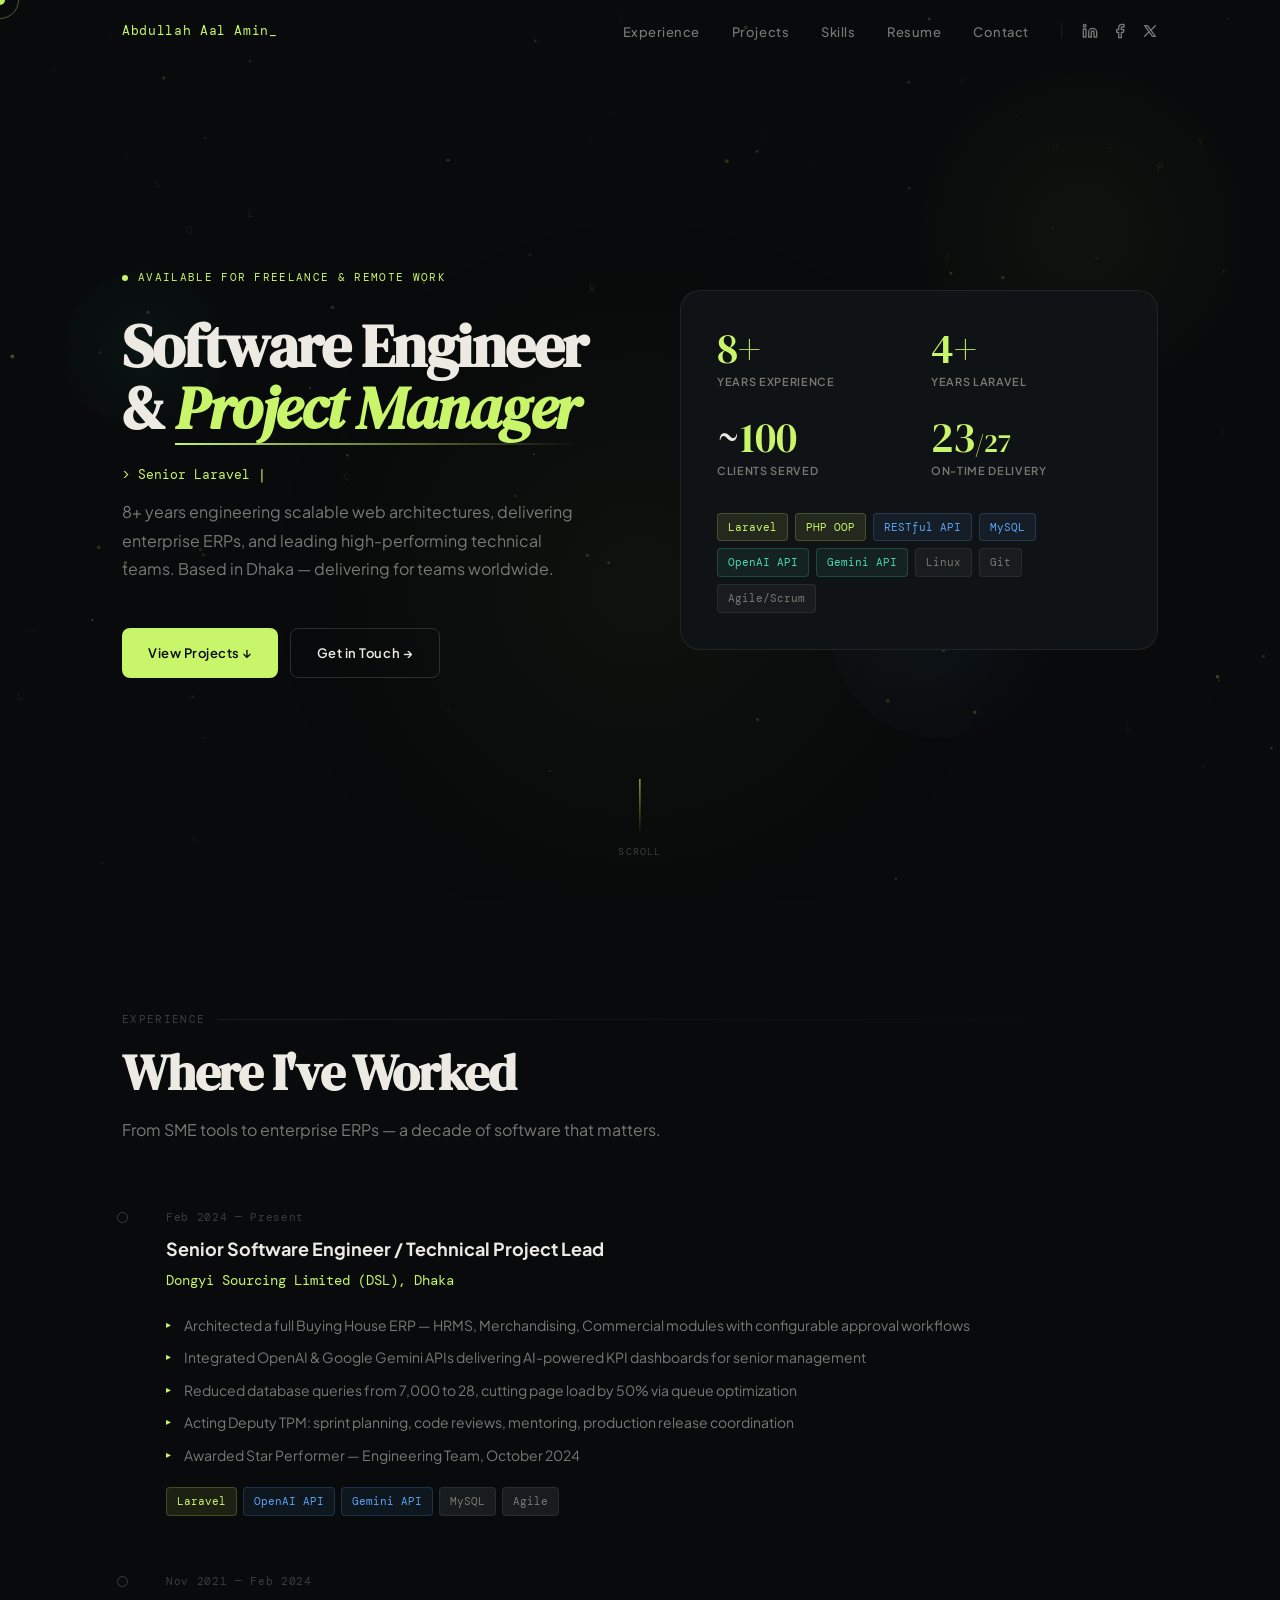
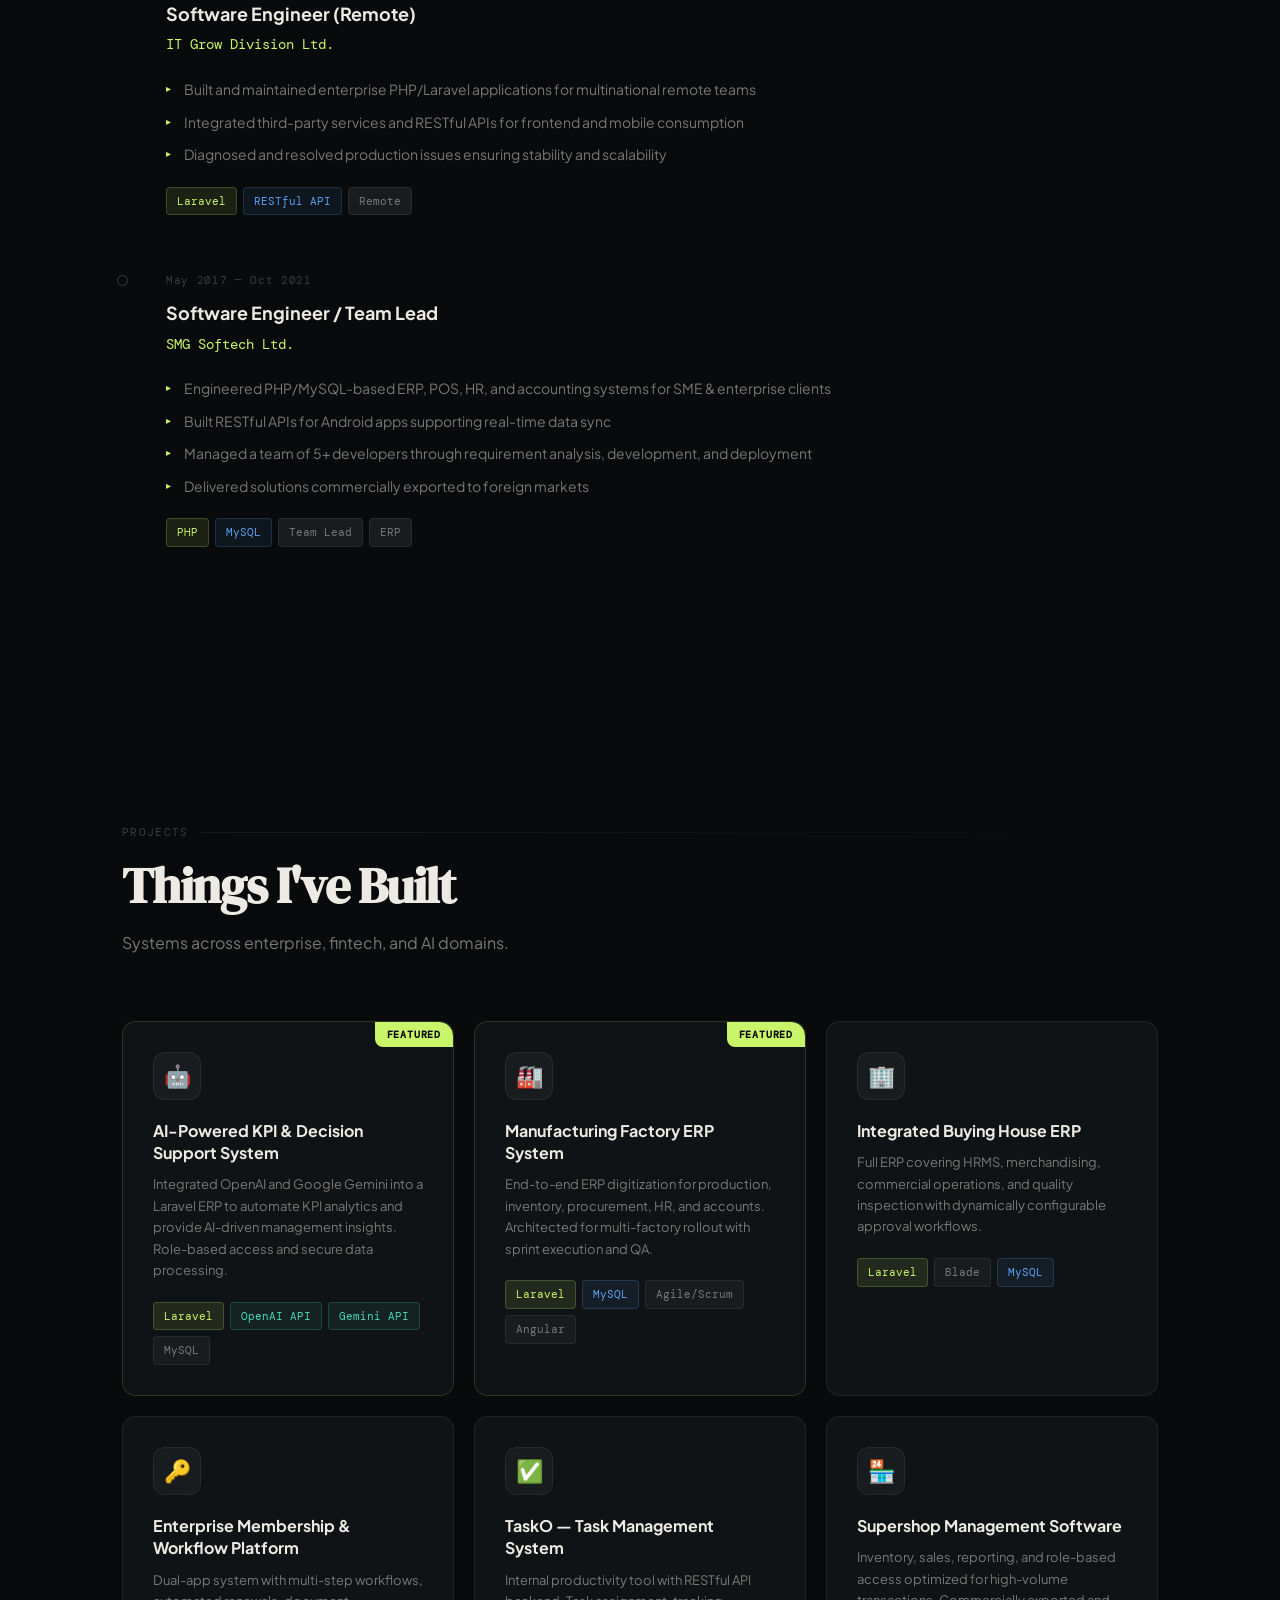
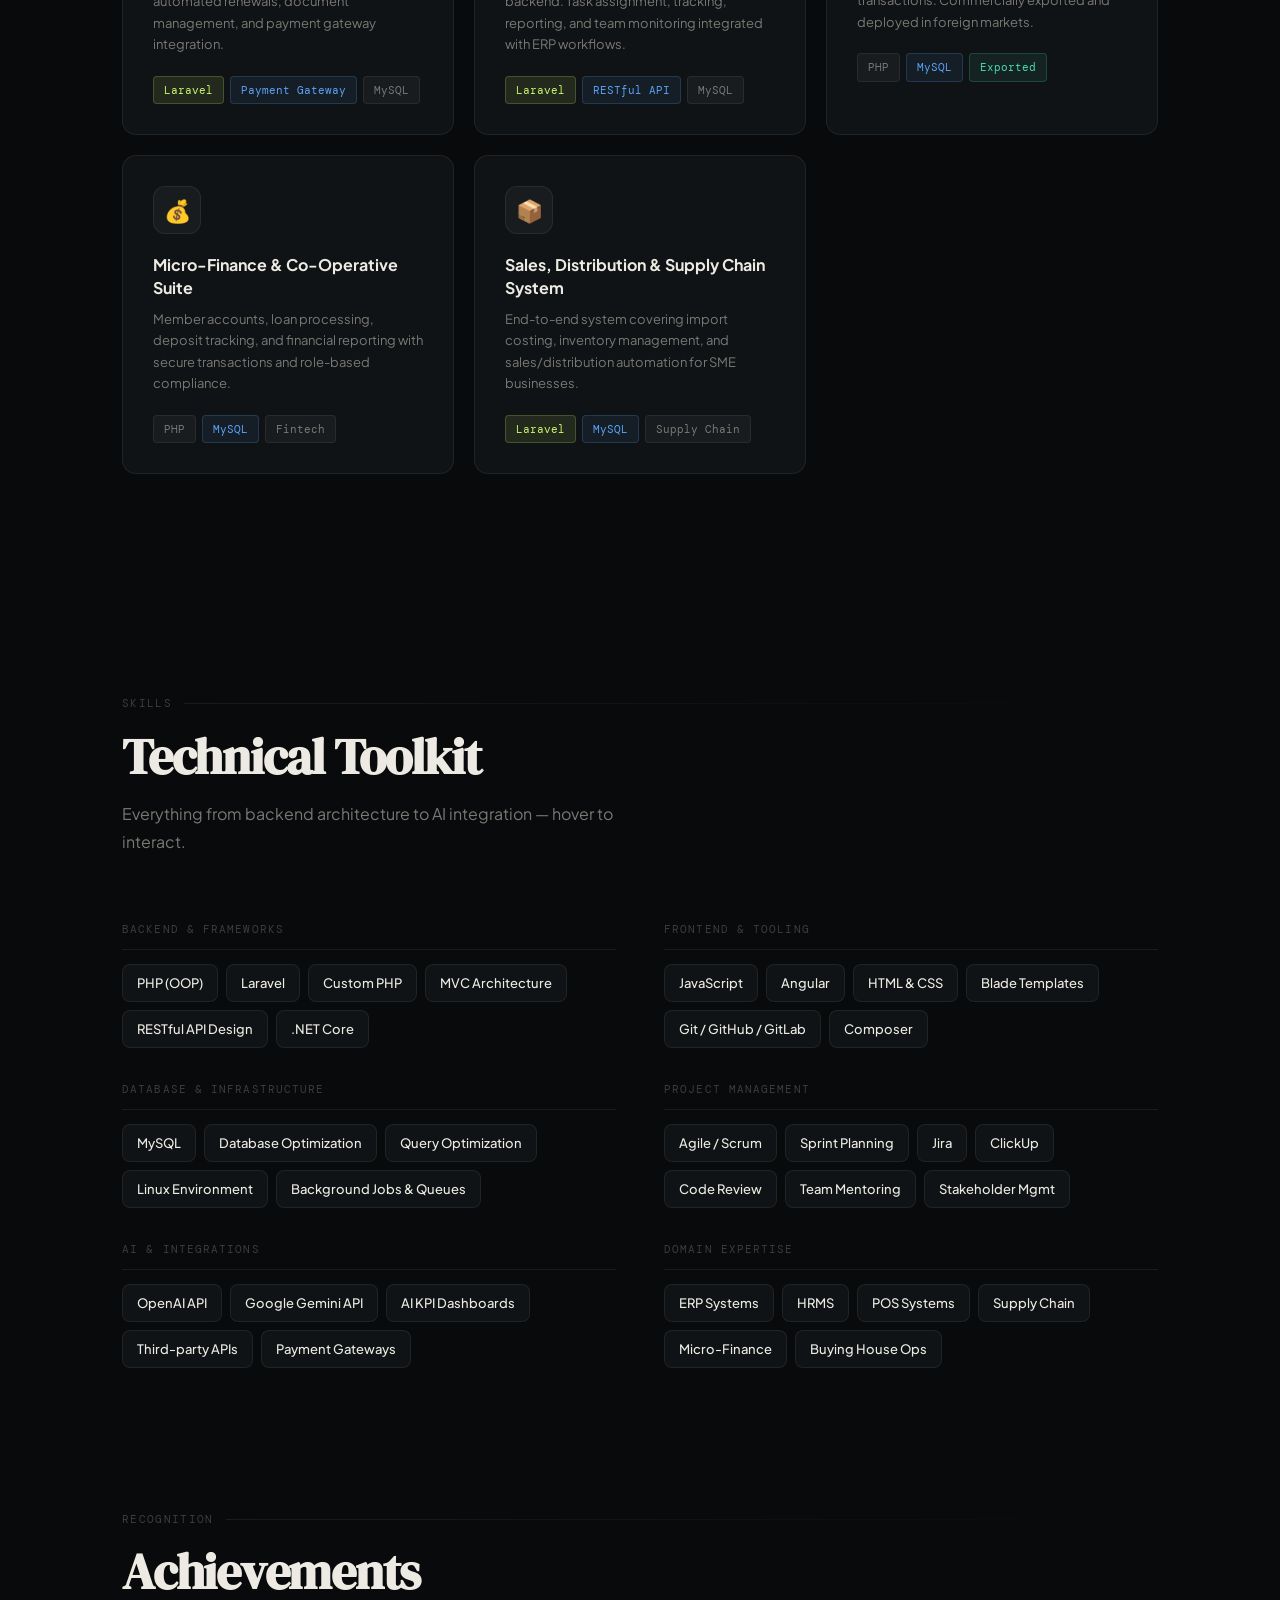
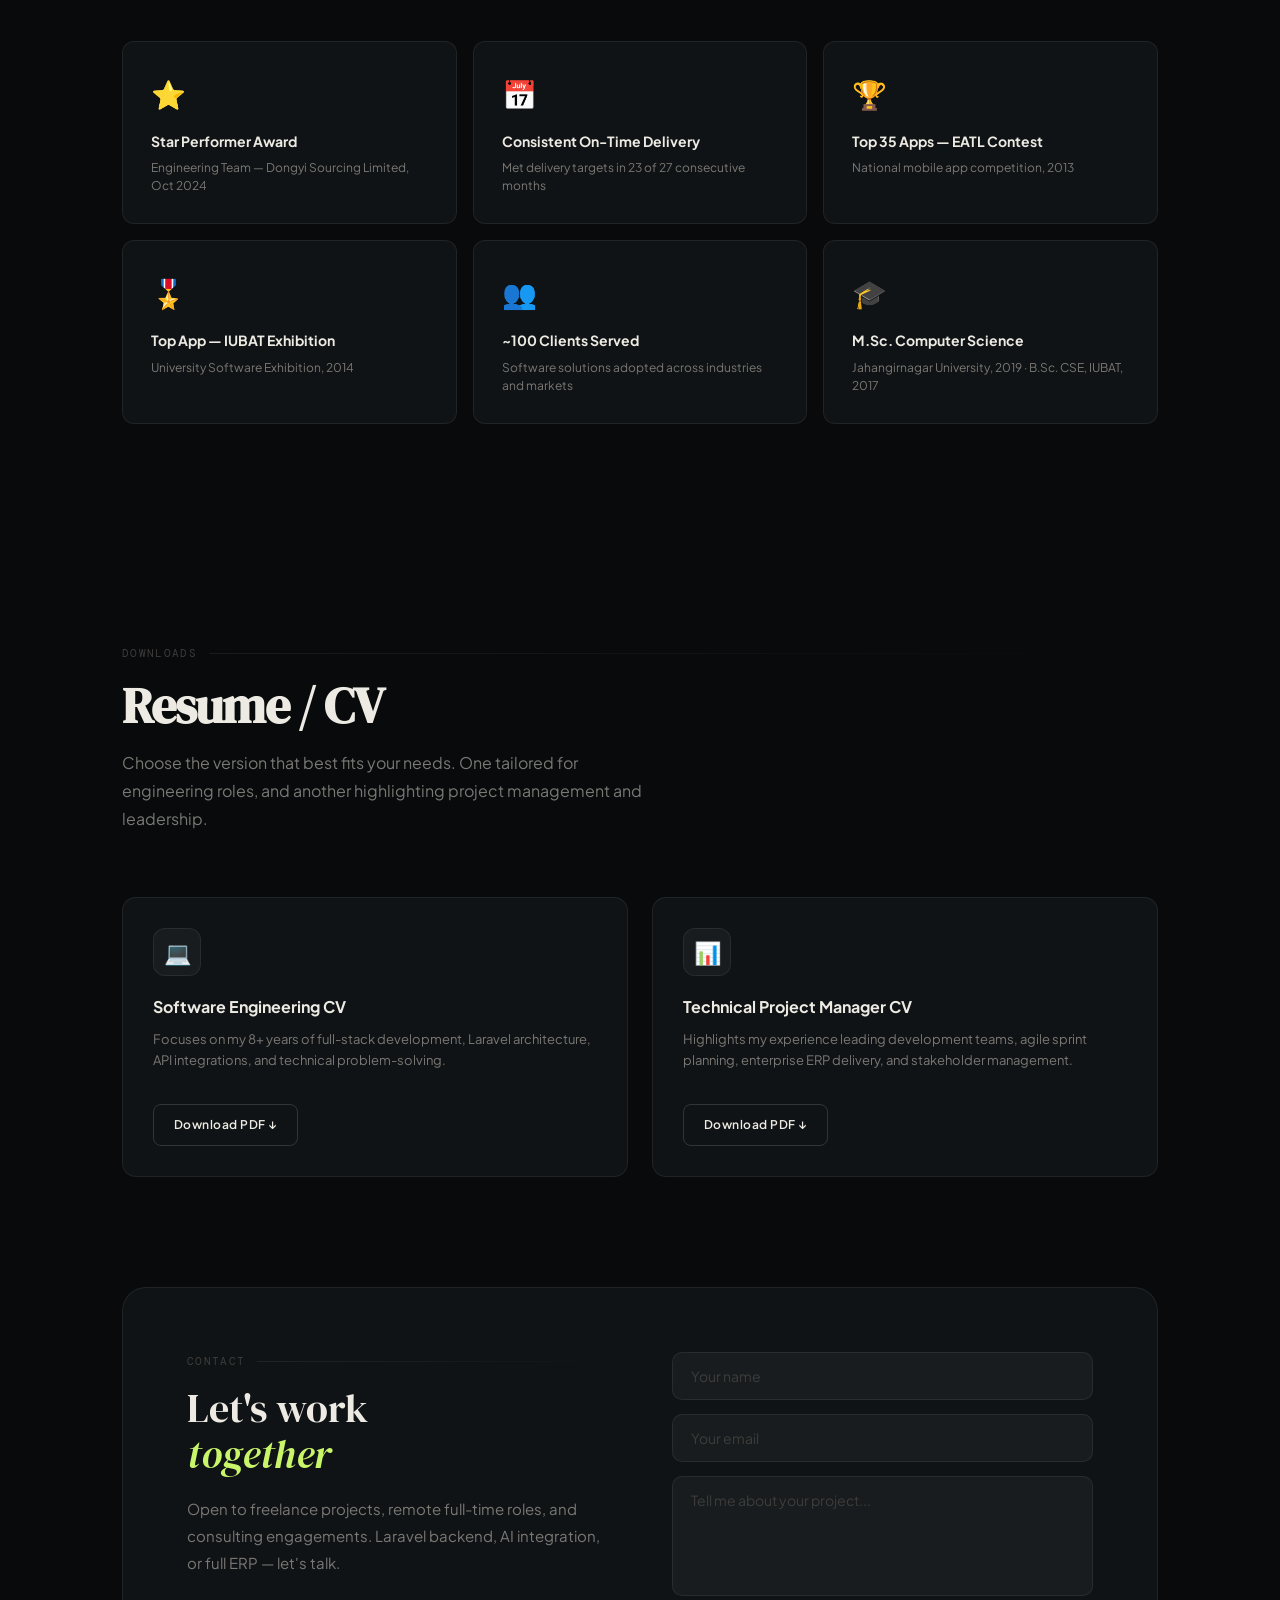
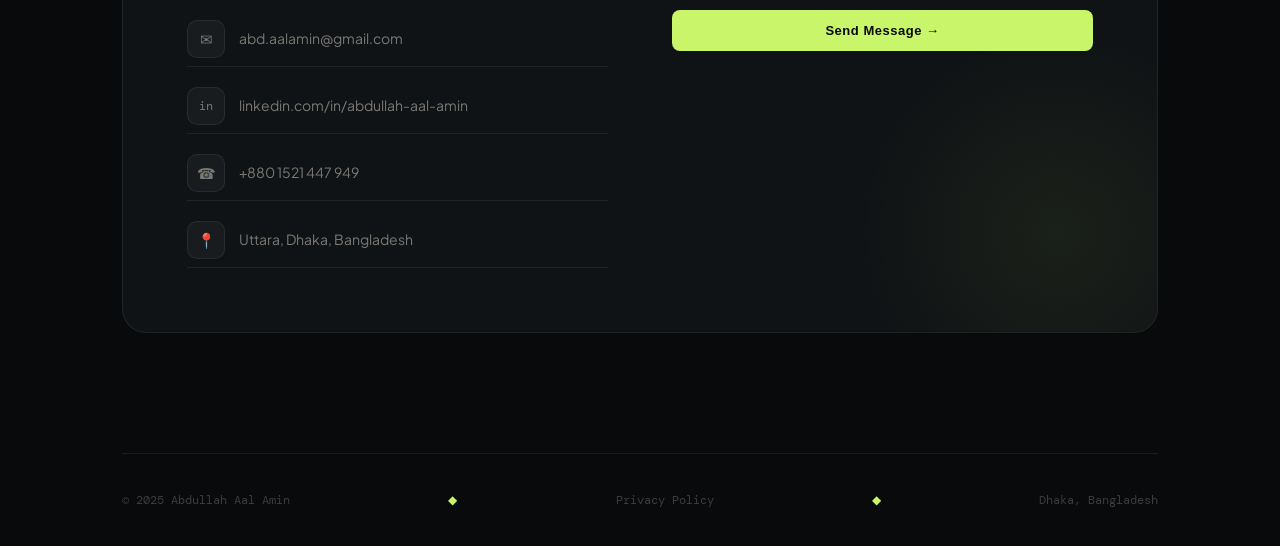
==== commit 75a10166: "Added social media share buttons" ====
--- a/index.html
+++ b/index.html
@@ -28,13 +28,26 @@
     <nav id="nav">
       <div class="in">
         <a href="#hero" class="nlogo">Abdullah Aal Amin</a>
-        <ul class="nlinks">
-          <li><a href="#experience">Experience</a></li>
-          <li><a href="#projects">Projects</a></li>
-          <li><a href="#skills">Skills</a></li>
-          <li><a href="#resume">Resume</a></li>
-          <li><a href="#contact">Contact</a></li>
-        </ul>
+        <div class="nav-right">
+          <ul class="nlinks">
+            <li><a href="#experience">Experience</a></li>
+            <li><a href="#projects">Projects</a></li>
+            <li><a href="#skills">Skills</a></li>
+            <li><a href="#resume">Resume</a></li>
+            <li><a href="#contact">Contact</a></li>
+          </ul>
+          <div class="social-share">
+            <a href="https://www.linkedin.com/shareArticle?mini=true&url=https://sadi09.github.io/portfolio/" target="_blank" class="share-icon" title="Share on LinkedIn">
+              <svg viewBox="0 0 24 24" width="16" height="16" stroke="currentColor" stroke-width="2" fill="none" stroke-linecap="round" stroke-linejoin="round"><path d="M16 8a6 6 0 0 1 6 6v7h-4v-7a2 2 0 0 0-2-2 2 2 0 0 0-2 2v7h-4v-7a6 6 0 0 1 6-6z"></path><rect x="2" y="9" width="4" height="12"></rect><circle cx="4" cy="4" r="2"></circle></svg>
+            </a>
+            <a href="https://www.facebook.com/sharer/sharer.php?u=https://sadi09.github.io/portfolio/" target="_blank" class="share-icon" title="Share on Facebook">
+              <svg viewBox="0 0 24 24" width="16" height="16" stroke="currentColor" stroke-width="2" fill="none" stroke-linecap="round" stroke-linejoin="round"><path d="M18 2h-3a5 5 0 0 0-5 5v3H7v4h3v8h4v-8h3l1-4h-4V7a1 1 0 0 1 1-1h3z"></path></svg>
+            </a>
+            <a href="https://twitter.com/intent/tweet?url=https://sadi09.github.io/portfolio/" target="_blank" class="share-icon" title="Share on X">
+              <svg viewBox="0 0 24 24" width="16" height="16" stroke="currentColor" stroke-width="2" fill="none" stroke-linecap="round" stroke-linejoin="round"><path d="M4 4l11.733 16h4.267l-11.733 -16z"></path><path d="M4 20l6.768 -6.768m2.46 -2.46l6.772 -6.772"></path></svg>
+            </a>
+          </div>
+        </div>
       </div>
     </nav>
 
@@ -425,4 +438,4 @@
   <script src="js/script.js" defer></script>
 </body>
 
-</html>+</html>
--- a/css/styles.css
+++ b/css/styles.css
@@ -209,6 +209,34 @@
   width: 100%;
 }
 
+.nav-right {
+  display: flex;
+  align-items: center;
+  gap: 32px;
+}
+
+.social-share {
+  display: flex;
+  align-items: center;
+  gap: 14px;
+  border-left: 1px solid var(--b);
+  padding-left: 20px;
+}
+
+.share-icon {
+  display: flex;
+  align-items: center;
+  justify-content: center;
+  color: var(--mu);
+  transition: all 0.2s;
+  cursor: none;
+}
+
+.share-icon:hover {
+  color: var(--ac);
+  transform: translateY(-2px);
+}
+
 /* ============================================
    HERO SECTION
    ============================================ */
@@ -1131,6 +1159,11 @@
     display: none;
   }
 
+  .social-share {
+    border-left: none;
+    padding-left: 0;
+  }
+
   .container {
     padding: 0 20px;
   }
